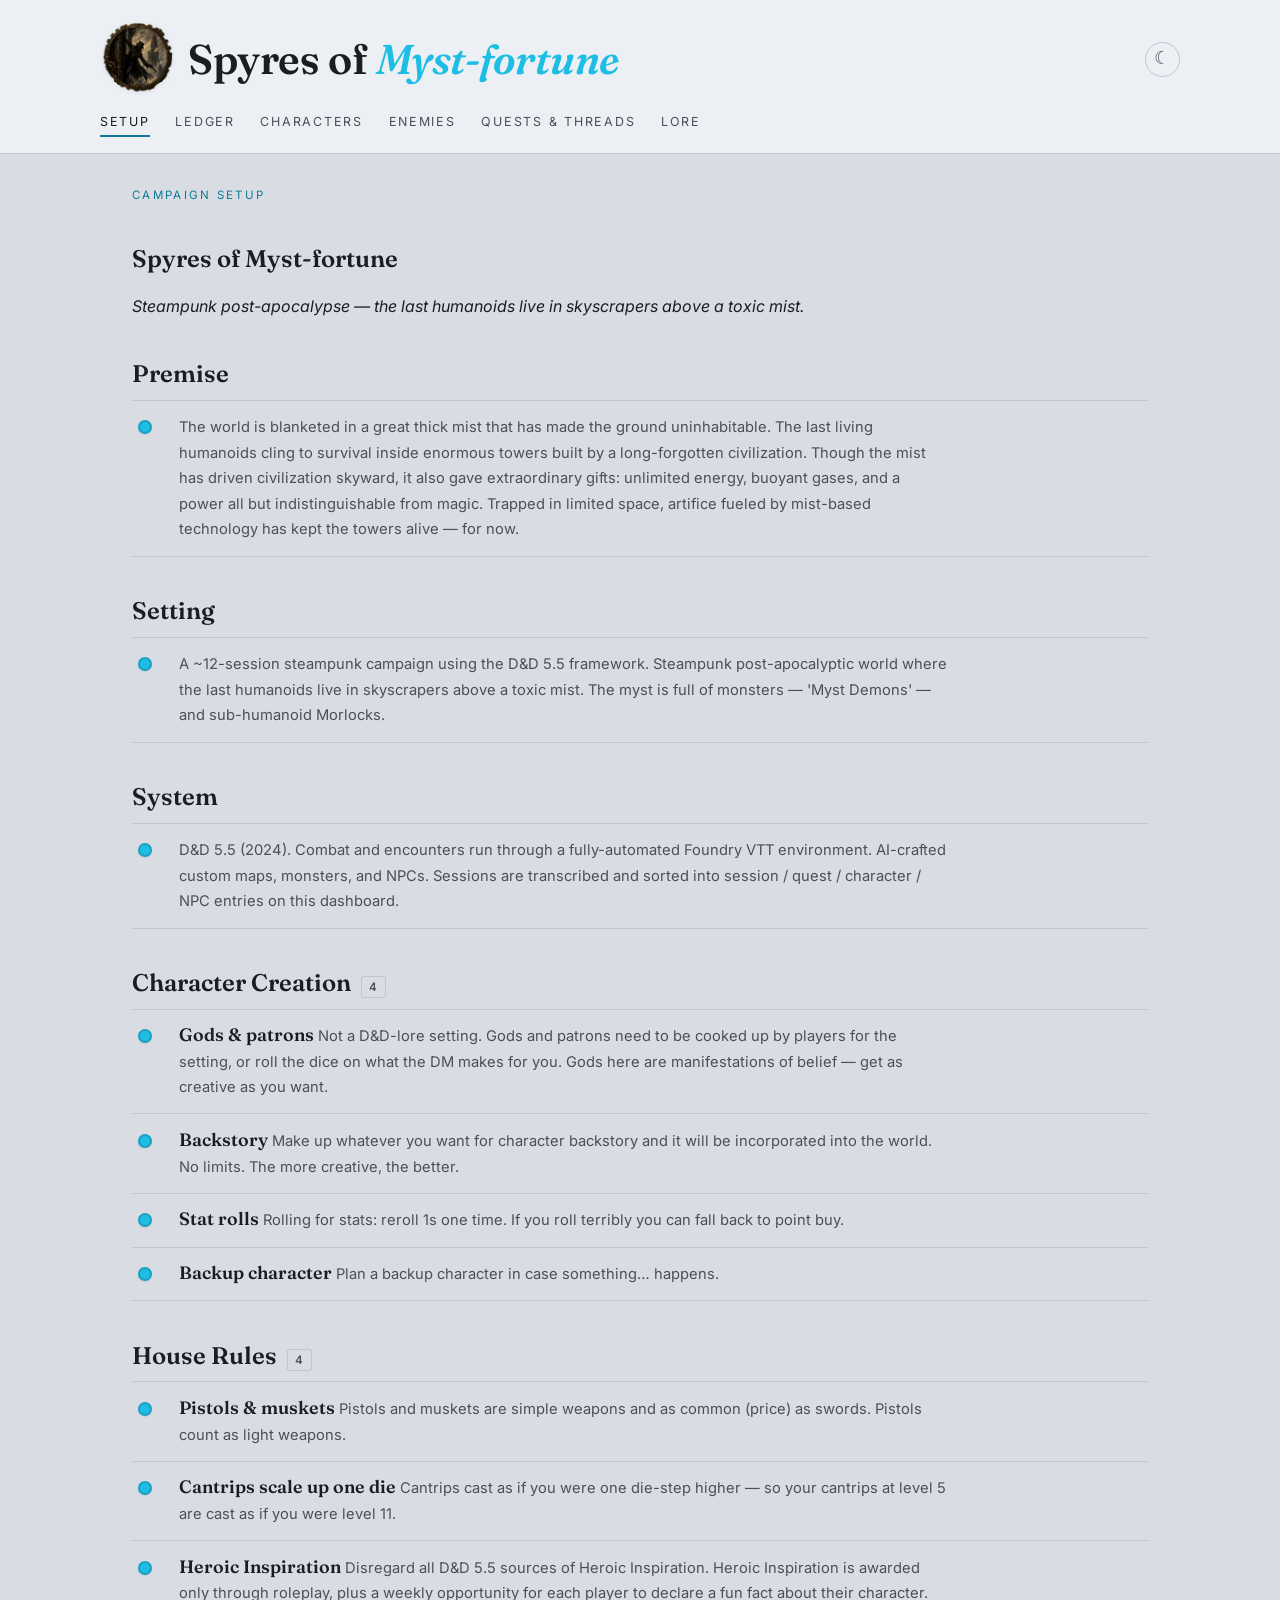
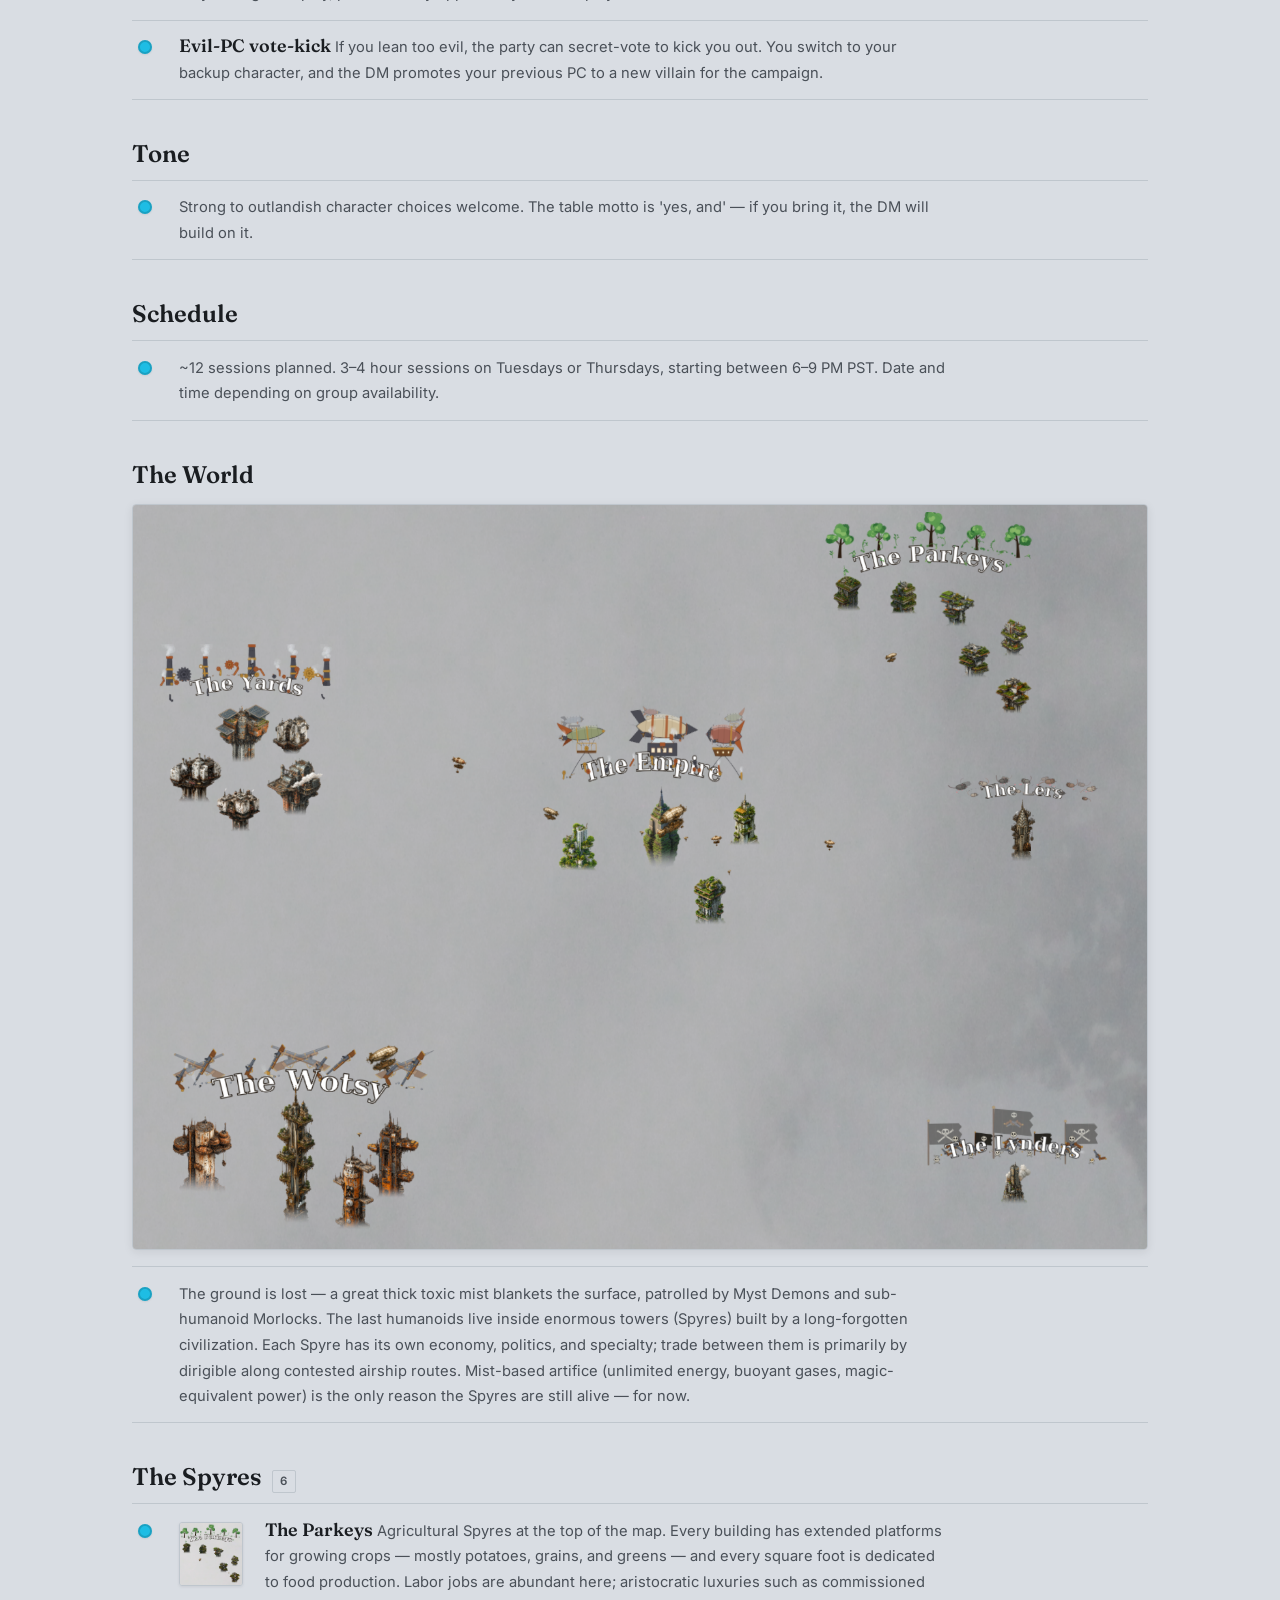
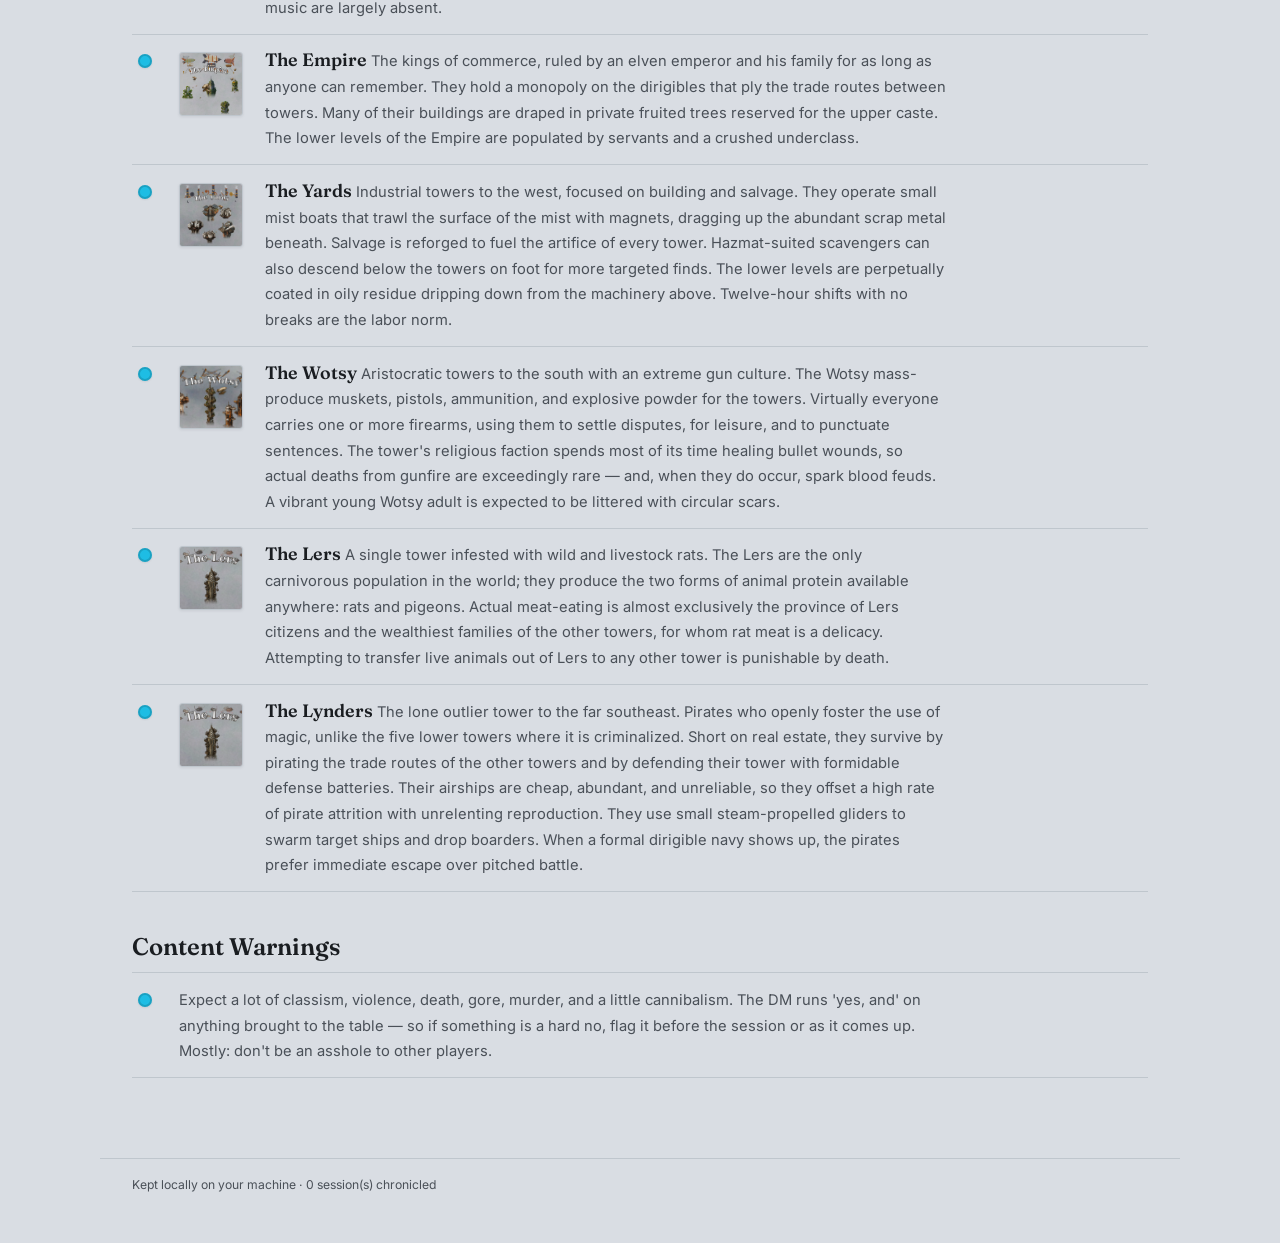
==== index.html @ f3f88b6c "Publish Spyres of Myst-fortune: Setup landing page + empty section placeholders Co-Authored-By: Clau" ====
<!DOCTYPE html>
<html lang="en">
<head>
  <meta charset="utf-8">
  <meta name="viewport" content="width=device-width, initial-scale=1">
  <title>Spyres of Myst-fortune — Setup</title>
  <link rel="preconnect" href="https://fonts.googleapis.com">
  <link rel="preconnect" href="https://fonts.gstatic.com" crossorigin>
  <link href="https://fonts.googleapis.com/css2?family=Fraunces:ital,opsz,wght@0,9..144,400;0,9..144,600;1,9..144,400&family=Inter:wght@400;500;600&display=swap" rel="stylesheet">
  <link rel="stylesheet" href="style.css">
  
  <script>
    (function () {
      try {
        var saved = localStorage.getItem('spyres-theme');
        var prefersDark = window.matchMedia && window.matchMedia('(prefers-color-scheme: dark)').matches;
        if (saved === 'dark' || (!saved && prefersDark)) {
          document.documentElement.setAttribute('data-theme', 'dark');
        }
      } catch (e) { /* localStorage disabled — fall back to light */ }
    })();
  </script>
</head>
<body>
  <header class="masthead">
    <div class="masthead-inner">
      <div class="masthead-top">
        <div class="masthead-brand">
          <a href="index.html" class="masthead-logo-link">
            <img src="images/CampaignIcon.png" alt="Spyres of Myst-fortune logo" class="masthead-logo">
          </a>
          <h1 class="wordmark">Spyres of <span class="flourish">Myst-fortune</span></h1>
        </div>
        <button class="theme-toggle" type="button"
                aria-label="Toggle dark mode" title="Toggle dark mode"
                onclick="spyresToggleTheme()">
          <span id="theme-icon" aria-hidden="true">☾</span>
        </button>
      </div>
      <nav class="ledger-nav">
        <a href="index.html" class="active">Setup</a>
        <a href="ledger.html" class="">Ledger</a>
        <a href="characters.html" class="">Characters</a>
        <a href="enemies.html" class="">Enemies</a>
        <a href="quests.html" class="">Quests &amp; Threads</a>
        <a href="lore.html" class="">Lore</a>
      </nav>
    </div>
  </header>
  <script>
    /* Sync the toggle icon with the current theme on load, then flip on click. */
    (function () {
      var iconFor = function (theme) { return theme === 'dark' ? '☀' : '☾'; };
      var iconEl = document.getElementById('theme-icon');
      if (iconEl) {
        iconEl.textContent = iconFor(document.documentElement.getAttribute('data-theme'));
      }
      window.spyresToggleTheme = function () {
        var cur = document.documentElement.getAttribute('data-theme');
        var next = cur === 'dark' ? 'light' : 'dark';
        if (next === 'dark') {
          document.documentElement.setAttribute('data-theme', 'dark');
        } else {
          document.documentElement.removeAttribute('data-theme');
        }
        try { localStorage.setItem('spyres-theme', next); } catch (e) {}
        if (iconEl) iconEl.textContent = iconFor(next);
      };
    })();
  </script>
  <main>
    
  <div class="eyebrow">Campaign setup</div>

  
    <h1 class="section-head">Spyres of Myst-fortune</h1>
    
      <p><em>Steampunk post-apocalypse — the last humanoids live in skyscrapers above a toxic mist.</em></p>
    

    
      <h2 class="section-head">Premise</h2>
      <div class="ledger">
        <div class="entry">
          <span class="seal active"></span>
          <span><span class="entry-body">The world is blanketed in a great thick mist that has made the ground uninhabitable. The last living humanoids cling to survival inside enormous towers built by a long-forgotten civilization. Though the mist has driven civilization skyward, it also gave extraordinary gifts: unlimited energy, buoyant gases, and a power all but indistinguishable from magic. Trapped in limited space, artifice fueled by mist-based technology has kept the towers alive — for now.</span></span>
        </div>
      </div>
    

    
      <h2 class="section-head">Setting</h2>
      <div class="ledger">
        <div class="entry">
          <span class="seal active"></span>
          <span><span class="entry-body">A ~12-session steampunk campaign using the D&amp;D 5.5 framework. Steampunk post-apocalyptic world where the last humanoids live in skyscrapers above a toxic mist. The myst is full of monsters — &#39;Myst Demons&#39; — and sub-humanoid Morlocks.</span></span>
        </div>
      </div>
    

    
      <h2 class="section-head">System</h2>
      <div class="ledger">
        <div class="entry">
          <span class="seal active"></span>
          <span><span class="entry-body">D&amp;D 5.5 (2024). Combat and encounters run through a fully-automated Foundry VTT environment. AI-crafted custom maps, monsters, and NPCs. Sessions are transcribed and sorted into session / quest / character / NPC entries on this dashboard.</span></span>
        </div>
      </div>
    

    
      <h2 class="section-head">Character Creation
        
          <span class="count">4</span>
        
      </h2>
      <div class="ledger">
        
          
          <div class="entry">
            <span class="seal active"></span>
            <span>
              
                <span class="entry-title">Gods &amp; patrons</span>
                <span class="entry-body">Not a D&amp;D-lore setting. Gods and patrons need to be cooked up by players for the setting, or roll the dice on what the DM makes for you. Gods here are manifestations of belief — get as creative as you want.</span>
              
            </span>
          </div>
          
          <div class="entry">
            <span class="seal active"></span>
            <span>
              
                <span class="entry-title">Backstory</span>
                <span class="entry-body">Make up whatever you want for character backstory and it will be incorporated into the world. No limits. The more creative, the better.</span>
              
            </span>
          </div>
          
          <div class="entry">
            <span class="seal active"></span>
            <span>
              
                <span class="entry-title">Stat rolls</span>
                <span class="entry-body">Rolling for stats: reroll 1s one time. If you roll terribly you can fall back to point buy.</span>
              
            </span>
          </div>
          
          <div class="entry">
            <span class="seal active"></span>
            <span>
              
                <span class="entry-title">Backup character</span>
                <span class="entry-body">Plan a backup character in case something… happens.</span>
              
            </span>
          </div>
          
        
      </div>
    

    
      <h2 class="section-head">House Rules
        
          <span class="count">4</span>
        
      </h2>
      <div class="ledger">
        
          
          <div class="entry">
            <span class="seal active"></span>
            <span>
              
                <span class="entry-title">Pistols &amp; muskets</span>
                <span class="entry-body">Pistols and muskets are simple weapons and as common (price) as swords. Pistols count as light weapons.</span>
              
            </span>
          </div>
          
          <div class="entry">
            <span class="seal active"></span>
            <span>
              
                <span class="entry-title">Cantrips scale up one die</span>
                <span class="entry-body">Cantrips cast as if you were one die-step higher — so your cantrips at level 5 are cast as if you were level 11.</span>
              
            </span>
          </div>
          
          <div class="entry">
            <span class="seal active"></span>
            <span>
              
                <span class="entry-title">Heroic Inspiration</span>
                <span class="entry-body">Disregard all D&amp;D 5.5 sources of Heroic Inspiration. Heroic Inspiration is awarded only through roleplay, plus a weekly opportunity for each player to declare a fun fact about their character.</span>
              
            </span>
          </div>
          
          <div class="entry">
            <span class="seal active"></span>
            <span>
              
                <span class="entry-title">Evil-PC vote-kick</span>
                <span class="entry-body">If you lean too evil, the party can secret-vote to kick you out. You switch to your backup character, and the DM promotes your previous PC to a new villain for the campaign.</span>
              
            </span>
          </div>
          
        
      </div>
    

    
      <h2 class="section-head">Tone</h2>
      <div class="ledger">
        <div class="entry">
          <span class="seal active"></span>
          <span><span class="entry-body">Strong to outlandish character choices welcome. The table motto is &#39;yes, and&#39; — if you bring it, the DM will build on it.</span></span>
        </div>
      </div>
    

    

    
      <h2 class="section-head">Schedule</h2>
      <div class="ledger">
        <div class="entry">
          <span class="seal active"></span>
          <span><span class="entry-body">~12 sessions planned. 3–4 hour sessions on Tuesdays or Thursdays, starting between 6–9 PM PST. Date and time depending on group availability.</span></span>
        </div>
      </div>
    

    
      <h2 class="section-head">The World</h2>
      
      
        <img class="world-map" src="images/World.png?v=1791518564" alt="World map">
      
      <div class="ledger">
        <div class="entry">
          <span class="seal active"></span>
          <span><span class="entry-body">The ground is lost — a great thick toxic mist blankets the surface, patrolled by Myst Demons and sub-humanoid Morlocks. The last humanoids live inside enormous towers (Spyres) built by a long-forgotten civilization. Each Spyre has its own economy, politics, and specialty; trade between them is primarily by dirigible along contested airship routes. Mist-based artifice (unlimited energy, buoyant gases, magic-equivalent power) is the only reason the Spyres are still alive — for now.</span></span>
        </div>
      </div>
    

    
      <h2 class="section-head">The Spyres <span class="count">6</span></h2>
      <div class="ledger">
        
          <div class="entry has-portrait">
            <span class="seal active"></span>
            <span class="portrait-wrap">
  <img class="portrait" src="images/the-parkeys.png?v=1791518313" alt="The Parkeys">
    <img class="portrait-peek" src="images/the-parkeys.png?v=1791518313" alt="" aria-hidden="true">
  
</span>
            <span>
              <span class="entry-title">The Parkeys</span>
              <span class="entry-body">Agricultural Spyres at the top of the map. Every building has extended platforms for growing crops — mostly potatoes, grains, and greens — and every square foot is dedicated to food production. Labor jobs are abundant here; aristocratic luxuries such as commissioned music are largely absent.</span>
            </span>
          </div>
        
          <div class="entry has-portrait">
            <span class="seal active"></span>
            <span class="portrait-wrap">
  <img class="portrait" src="images/the-empire.png?v=1791518306" alt="The Empire">
    <img class="portrait-peek" src="images/the-empire.png?v=1791518306" alt="" aria-hidden="true">
  
</span>
            <span>
              <span class="entry-title">The Empire</span>
              <span class="entry-body">The kings of commerce, ruled by an elven emperor and his family for as long as anyone can remember. They hold a monopoly on the dirigibles that ply the trade routes between towers. Many of their buildings are draped in private fruited trees reserved for the upper caste. The lower levels of the Empire are populated by servants and a crushed underclass.</span>
            </span>
          </div>
        
          <div class="entry has-portrait">
            <span class="seal active"></span>
            <span class="portrait-wrap">
  <img class="portrait" src="images/the-yards.png?v=1791518320" alt="The Yards">
    <img class="portrait-peek" src="images/the-yards.png?v=1791518320" alt="" aria-hidden="true">
  
</span>
            <span>
              <span class="entry-title">The Yards</span>
              <span class="entry-body">Industrial towers to the west, focused on building and salvage. They operate small mist boats that trawl the surface of the mist with magnets, dragging up the abundant scrap metal beneath. Salvage is reforged to fuel the artifice of every tower. Hazmat-suited scavengers can also descend below the towers on foot for more targeted finds. The lower levels are perpetually coated in oily residue dripping down from the machinery above. Twelve-hour shifts with no breaks are the labor norm.</span>
            </span>
          </div>
        
          <div class="entry has-portrait">
            <span class="seal active"></span>
            <span class="portrait-wrap">
  <img class="portrait" src="images/the-wotsy.png?v=1791518330" alt="The Wotsy">
    <img class="portrait-peek" src="images/the-wotsy.png?v=1791518330" alt="" aria-hidden="true">
  
</span>
            <span>
              <span class="entry-title">The Wotsy</span>
              <span class="entry-body">Aristocratic towers to the south with an extreme gun culture. The Wotsy mass-produce muskets, pistols, ammunition, and explosive powder for the towers. Virtually everyone carries one or more firearms, using them to settle disputes, for leisure, and to punctuate sentences. The tower&#39;s religious faction spends most of its time healing bullet wounds, so actual deaths from gunfire are exceedingly rare — and, when they do occur, spark blood feuds. A vibrant young Wotsy adult is expected to be littered with circular scars.</span>
            </span>
          </div>
        
          <div class="entry has-portrait">
            <span class="seal active"></span>
            <span class="portrait-wrap">
  <img class="portrait" src="images/the-lers.png?v=1791518337" alt="The Lers">
    <img class="portrait-peek" src="images/the-lers.png?v=1791518337" alt="" aria-hidden="true">
  
</span>
            <span>
              <span class="entry-title">The Lers</span>
              <span class="entry-body">A single tower infested with wild and livestock rats. The Lers are the only carnivorous population in the world; they produce the two forms of animal protein available anywhere: rats and pigeons. Actual meat-eating is almost exclusively the province of Lers citizens and the wealthiest families of the other towers, for whom rat meat is a delicacy. Attempting to transfer live animals out of Lers to any other tower is punishable by death.</span>
            </span>
          </div>
        
          <div class="entry has-portrait">
            <span class="seal active"></span>
            <span class="portrait-wrap">
  <img class="portrait" src="images/the-lynders.png?v=1791518348" alt="The Lynders">
    <img class="portrait-peek" src="images/the-lynders.png?v=1791518348" alt="" aria-hidden="true">
  
</span>
            <span>
              <span class="entry-title">The Lynders</span>
              <span class="entry-body">The lone outlier tower to the far southeast. Pirates who openly foster the use of magic, unlike the five lower towers where it is criminalized. Short on real estate, they survive by pirating the trade routes of the other towers and by defending their tower with formidable defense batteries. Their airships are cheap, abundant, and unreliable, so they offset a high rate of pirate attrition with unrelenting reproduction. They use small steam-propelled gliders to swarm target ships and drop boarders. When a formal dirigible navy shows up, the pirates prefer immediate escape over pitched battle.</span>
            </span>
          </div>
        
      </div>
    

    
      <h2 class="section-head">Content Warnings</h2>
      <div class="ledger">
        <div class="entry">
          <span class="seal active"></span>
          <span><span class="entry-body">Expect a lot of classism, violence, death, gore, murder, and a little cannibalism. The DM runs &#39;yes, and&#39; on anything brought to the table — so if something is a hard no, flag it before the session or as it comes up. Mostly: don&#39;t be an asshole to other players.</span></span>
        </div>
      </div>
    

    
  

  </main>
  <footer>
    Kept locally on your machine · 0 session(s) chronicled
    
  </footer>
</body>
</html>
---- style.css ----
/* ============================================================
   Spyres of Myst-fortune — three-colour palette
   Brand:      #1EBDE4  (logo cyan)
   Text:       near-black
   Background: cool near-white
   Everything else is a shade of those three (WCAG-safe pairings).
   Type: Fraunces (display, characterful serif) + Inter (data/body)
   ============================================================ */

:root {
  /* -- the three -- */
  --brand:       #1ebde4;   /* logo cyan — accents, active states, borders */
  --brand-deep:  #0f7a94;   /* darker cyan for text/links on light bg      */
  --brand-tint:  #dff1f6;   /* very pale cyan for hover fills on light bg  */
  --ink:         #1a1d21;   /* body text — near-black, slight warmth       */
  --bg:          #d9dde3;   /* page background — slate-tinged cool grey    */

  /* -- disciplined greys derived from the three (needed for hierarchy) -- */
  --ink-soft:    #4a5058;   /* secondary text                              */
  --muted:       #7a808a;   /* tertiary text, timestamps                   */
  --surface:     #ecf0f4;   /* card/panel — clearly lighter than bg        */
  --border:      #bfc6cd;   /* borders / ruling lines — visible on new bg  */
  --shadow:      rgba(26, 29, 33, 0.08);

  /* -- legacy variable names kept so unmigrated rules still work -- */
  --vellum:      var(--bg);
  --vellum-deep: var(--bg);
  --rule:        var(--border);
  --paper-edge:  var(--border);
  --teal:        var(--brand);
  --teal-deep:   var(--brand-deep);
  --gilt:        var(--brand-deep);
  --verdigris:   var(--brand);
  --oxblood:     var(--ink);
}

/* -- dark mode: only the five base tokens flip; every derived rule follows -- */
[data-theme="dark"] {
  --brand:       #1ebde4;   /* logo cyan stays — high contrast on dark too */
  --brand-deep:  #5dd4f0;   /* lighter cyan for text on dark bg            */
  --brand-tint:  rgba(30, 189, 228, 0.14);
  --ink:         #e6e8ec;   /* body text on dark                           */
  --bg:          #16181c;

  --ink-soft:    #a8adb5;
  --muted:       #6e7480;
  --surface:     #1e2126;
  --border:      #2d3138;
  --shadow:      rgba(0, 0, 0, 0.4);
}

* { box-sizing: border-box; }

html { -webkit-text-size-adjust: 100%; }

body {
  margin: 0;
  background: var(--bg);
  color: var(--ink);
  font-family: "Inter", "Segoe UI", system-ui, sans-serif;
  font-size: 16px;
  line-height: 1.6;
}

@media (prefers-reduced-motion: no-preference) {
  a, .entry, .seal { transition: color .15s ease, background .15s ease, transform .15s ease; }
}

/* ---------- masthead ---------- */

.masthead {
  border-bottom: 1px solid var(--border);
  background: var(--surface);
  padding: 1.4rem 2rem 1rem;
}
.masthead-inner { max-width: 1080px; margin: 0 auto; }

.masthead-brand {
  display: flex; align-items: center; gap: 0.9rem;
}
.masthead-logo-link { line-height: 0; }
.masthead-logo {
  height: clamp(3rem, 6.5vw, 4.6rem);
  width: auto;
  display: block;
  /* Small drop shadow to seat the transparent PNG against the parchment. */
  filter: drop-shadow(0 1px 2px var(--shadow));
}

.wordmark {
  font-family: "Fraunces", Georgia, serif;
  font-weight: 600;
  font-size: clamp(1.8rem, 4vw, 2.6rem);
  letter-spacing: -0.01em;
  margin: 0;
  color: var(--ink);
}
.wordmark .flourish { color: var(--brand); font-style: italic; }

/* --- masthead top row: brand on left, theme toggle on right --- */
.masthead-top {
  display: flex;
  align-items: center;
  justify-content: space-between;
  gap: 1rem;
}
.theme-toggle {
  appearance: none;
  border: 1px solid var(--border);
  background: var(--surface);
  color: var(--ink-soft);
  width: 2.2rem;
  height: 2.2rem;
  border-radius: 50%;
  font-size: 1.1rem;
  line-height: 1;
  cursor: pointer;
  display: inline-flex;
  align-items: center;
  justify-content: center;
  transition: color .15s ease, border-color .15s ease, background .15s ease;
}
.theme-toggle:hover {
  color: var(--brand-deep);
  border-color: var(--brand);
  background: var(--brand-tint);
}
.theme-toggle:focus-visible {
  outline: 2px solid var(--brand);
  outline-offset: 2px;
}

nav.ledger-nav {
  display: flex;
  gap: 1.6rem;
  margin-top: 1rem;
  flex-wrap: wrap;
}
nav.ledger-nav a {
  font-size: 0.78rem;
  text-transform: uppercase;
  letter-spacing: 0.14em;
  color: var(--ink-soft);
  text-decoration: none;
  padding-bottom: 3px;
  border-bottom: 2px solid transparent;
}
nav.ledger-nav a:hover,
nav.ledger-nav a.active { color: var(--ink); border-bottom-color: var(--gilt); }

/* ---------- layout ---------- */

main { max-width: 1080px; margin: 0 auto; padding: 2rem; }

.section-head {
  font-family: "Fraunces", Georgia, serif;
  font-size: 1.5rem;
  font-weight: 600;
  margin: 2.2rem 0 0.4rem;
  display: flex;
  align-items: baseline;
  gap: 0.6rem;
}
.section-head:first-child { margin-top: 0; }
.section-head .count {
  font-family: "Inter", sans-serif;
  font-size: 0.72rem;
  letter-spacing: 0.15em;
  color: var(--ink-soft);
  border: 1px solid var(--rule);
  border-radius: 2px;
  padding: 1px 7px;
}
.eyebrow {
  font-size: 0.72rem;
  text-transform: uppercase;
  letter-spacing: 0.2em;
  color: var(--teal-deep);
  margin-bottom: 1.4rem;
}

/* Full-width block image used under the Setup "The World" heading
   and anywhere else a map/establishing-shot sits above body text. */
.world-map {
  display: block;
  width: 100%;
  max-width: 1080px;
  height: auto;
  margin: 0.6rem 0 1rem;
  border: 1px solid var(--rule);
  border-radius: 4px;
  box-shadow: 0 2px 10px rgba(0, 0, 0, 0.08);
}

/* ---------- ledger entries (the signature) ---------- */

.ledger { border-top: 1px solid var(--rule); }

.entry {
  display: grid;
  grid-template-columns: 26px 1fr minmax(110px, 180px);
  gap: 0 0.9rem;
  align-items: start;
  padding: 0.85rem 0.4rem;
  border-bottom: 1px solid var(--rule);
  text-decoration: none;
  color: inherit;
}
a.entry:hover { background: var(--brand-tint); }

.seal {
  width: 14px; height: 14px;
  border-radius: 50%;
  margin-top: 6px;
  box-shadow: inset 0 0 0 2px rgba(0,0,0,0.15), 0 1px 2px var(--shadow);
}
.seal.active, .seal.open      { background: var(--verdigris); }
.seal.completed               { background: var(--gilt); }
.seal.dead, .seal.failed,
.seal.abandoned               { background: var(--oxblood); }
.seal.missing, .seal.retired  { background: var(--ink-soft); }

.entry-title {
  font-family: "Fraunces", Georgia, serif;
  font-size: 1.12rem;
  font-weight: 600;
  line-height: 1.3;
}
.entry-sub { font-size: 0.86rem; color: var(--ink-soft); margin-top: 0.1rem; }
.entry-body { font-size: 0.92rem; margin-top: 0.35rem; color: var(--ink-soft); }

.entry-meta {
  text-align: right;
  font-size: 0.74rem;
  letter-spacing: 0.08em;
  text-transform: uppercase;
  color: var(--ink-soft);
  padding-top: 4px;
  word-wrap: break-word;
  overflow-wrap: break-word;
}
.tally { font-variant-numeric: tabular-nums; }
.tally b { font-family: "Fraunces", serif; font-size: 1.05rem; color: var(--ink); }

/* pill for quest/character status word */
.status-word {
  display: inline-block;
  font-size: 0.68rem;
  letter-spacing: 0.12em;
  text-transform: uppercase;
  padding: 1px 8px;
  border-radius: 2px;
  border: 1px solid var(--rule);
  color: var(--ink-soft);
}
.status-word.completed { color: var(--gilt); border-color: var(--gilt); }
.status-word.dead, .status-word.failed { color: var(--oxblood); border-color: var(--oxblood); }
.status-word.open, .status-word.active { color: var(--verdigris); border-color: var(--verdigris); }

/* per-row cull checkbox + batch "Remove selected" bar */
.cull-check {
  display: inline-flex;
  align-items: center;
  cursor: pointer;
  padding: 2px 4px;
}
.cull-check input { accent-color: var(--oxblood); cursor: pointer; }
.cull-bar {
  display: flex;
  justify-content: flex-end;
  gap: 0.5rem;
  padding: 0.8rem 0.4rem 0;
}
.cull-btn {
  background: transparent;
  border: 1px solid var(--rule);
  border-radius: 2px;
  color: var(--ink-soft);
  font-family: inherit;
  font-size: 0.78rem;
  letter-spacing: 0.08em;
  text-transform: uppercase;
  padding: 4px 12px;
  cursor: pointer;
}
.cull-btn:hover { color: var(--ink); border-color: var(--ink); background: rgba(26, 29, 33, 0.04); }

/* ---------- dashboard cards ---------- */

.grid-3 {
  display: grid;
  grid-template-columns: repeat(auto-fit, minmax(240px, 1fr));
  gap: 1.2rem;
  margin-bottom: 1rem;
}
.card {
  border: 1px solid var(--paper-edge);
  border-top: 3px solid var(--ink);
  background: rgba(255,255,255,0.28);
  padding: 1.1rem 1.2rem;
}
a.card-link {
  display: block;
  color: inherit;
  text-decoration: none;
}
a.card-link:hover {
  background: rgba(28, 153, 184, 0.08);   /* faint teal wash */
  border-top-color: var(--teal-deep);
}
.card h3 {
  margin: 0 0 0.6rem;
  font-family: "Fraunces", serif;
  font-size: 1.1rem;
}
.big-stat {
  font-family: "Fraunces", serif;
  font-size: 2.6rem;
  line-height: 1;
  color: var(--teal-deep);
}
.big-stat small {
  display: block;
  font-family: "Inter", sans-serif;
  font-size: 0.72rem;
  letter-spacing: 0.16em;
  text-transform: uppercase;
  color: var(--ink-soft);
  margin-top: 0.4rem;
}

/* ---------- talk-time bars ---------- */

.talkbar-row {
  display: grid;
  grid-template-columns: 120px 1fr 100px;
  align-items: center;
  column-gap: 0.5rem;
  padding: 0.4rem 0;
}
.talkbar-name { font-weight: 600; font-size: 0.92rem; }
.talkbar-track {
  height: 22px;
  background: rgba(26, 29, 33, 0.05);
  border: 1px solid var(--border);
  position: relative;
  overflow: hidden;
  min-width: 0;
}
.talkbar-fill {
  display: block;
  height: 100%;
  background: repeating-linear-gradient(
    45deg, var(--brand), var(--brand) 6px,
    rgba(30, 189, 228, 0.35) 6px, rgba(30, 189, 228, 0.35) 12px);
}
.talkbar-pct {
  position: absolute;
  right: 6px;
  top: 50%;
  transform: translateY(-50%);
  font-size: 0.72rem;
  font-weight: 700;
  font-variant-numeric: tabular-nums;
  color: var(--ink);
  text-shadow: 0 0 2px rgba(255, 255, 255, 0.9), 0 0 2px rgba(255, 255, 255, 0.9);
  line-height: 1;
  pointer-events: none;
}
.talkbar-val {
  text-align: right;
  font-variant-numeric: tabular-nums;
  font-size: 0.84rem;
  color: var(--ink-soft);
  display: flex;
  flex-direction: column;
  align-items: flex-end;
  line-height: 1.2;
}
.talkbar-val-words { font-size: 0.76rem; opacity: 0.75; }

/* ---------- narrative prose ---------- */

.narrative {
  font-family: "Inter", "Segoe UI", system-ui, sans-serif;   /* match body text */
  font-size: 1rem;
  line-height: 1.7;
  max-width: 68ch;
  color: var(--ink-soft);   /* one shade quieter than headings */
}
.narrative p {
  margin: 0 0 1.1rem;
}

/* ---------- band renown (gigs page) ---------- */

.renown-block { display: flex; align-items: center; gap: 0.85rem; max-width: 24rem; }
.renown-track {
  flex: 1; height: 14px; background: var(--rule); border-radius: 7px;
  overflow: hidden; box-shadow: inset 0 1px 2px rgba(0,0,0,0.08);
}
.renown-fill {
  height: 100%;
  background: linear-gradient(90deg, var(--teal), var(--teal-deep));
  transition: width 0.3s ease;
}
.renown-val { font-family: "Fraunces", Georgia, serif; font-size: 1.1rem; color: var(--ink); white-space: nowrap; }
.renown-val b { font-size: 1.4rem; color: var(--teal-deep); }

/* ---------- best quotes (session page) ---------- */

.quotes-groups { display: flex; flex-direction: column; gap: 1.1rem; margin-bottom: 1.5rem; }
.quote-group { border-left: 3px solid var(--teal-deep); padding: 0.15rem 0 0.15rem 0.9rem; }
.quote-speaker { font-family: "Fraunces", Georgia, serif; font-weight: 600; font-size: 1.05rem; margin-bottom: 0.35rem; }
.quote-list { list-style: none; padding: 0; margin: 0; }
.quote-list li { font-family: "Fraunces", Georgia, serif; font-style: italic; line-height: 1.55; margin: 0.15rem 0; color: var(--ink, inherit); }

/* ---------- character-page collapsible sections ----------
   Fun Facts / Notable Quotes / Kills / Session Notes all reuse
   .dev-list + .dev-entry (see below) for a uniform look. These add-ons
   are just the delete affordance for Notable Quotes and italic body for
   in-character quotes. */

/* Kill entries: give each one the same brand-cyan left rule as the
   Best Quotes speaker blocks on the session page, so kill boundaries
   are obvious even when descriptions span multiple lines. Overrides the
   default .dev-entry p padding-left so the rule sits flush. */
.dev-kill {
  border-left: 3px solid var(--brand-deep);
  padding-left: 0.9rem !important;
  margin: 0.35rem 0 0.55rem !important;
}

.dev-quote {
  display: flex; align-items: baseline; gap: 0.4rem;
  font-style: italic;
}
.dev-quote > span { flex: 1; }
.dev-del-form { display: inline; margin: 0; }
.dev-del {
  background: transparent; border: none; color: var(--ink-soft);
  cursor: pointer; font-size: 1rem; padding: 0 0.3rem; line-height: 1;
  font-family: inherit;
  opacity: 0.4; transition: opacity 0.15s ease, color 0.15s ease;
}
.dev-entry:hover .dev-del { opacity: 1; }
.dev-del:hover { color: var(--oxblood); }
.narrative p:last-child {
  margin-bottom: 0;
}
.narrative p:first-of-type::first-letter {
  font-family: "Fraunces", Georgia, serif;   /* keep the drop-cap serif-decorative */
  font-size: 3.2rem;
  float: left;
  line-height: 0.8;
  padding: 0.1em 0.12em 0 0;
  color: var(--brand);
  font-weight: 600;
}

.dev-list { padding: 0; margin: 0.6rem 0 0; }
/* Section heading (a <summary> when the wrapper is a <details>). Behaves like
   a clickable header with a disclosure triangle. */
.dev-heading {
  cursor: pointer;
  font-size: 0.68rem;
  text-transform: uppercase;
  letter-spacing: 0.14em;
  color: var(--ink-soft);
  margin-bottom: 0.3rem;
  padding: 0.15rem 0;
  outline: none;
  list-style: none;
}
.dev-heading::-webkit-details-marker { display: none; }
.dev-heading::before {
  content: "▸";
  display: inline-block;
  margin-right: 0.4rem;
  font-size: 0.7em;
  color: var(--ink-soft);
  transition: transform 0.15s ease;
}
details[open] > .dev-heading::before {
  transform: rotate(90deg);
  color: var(--teal-deep);
}
details[open] > .dev-heading { color: var(--teal-deep); }
.dev-heading:hover { color: var(--teal-deep); }
.dev-entry {
  border-left: 2px solid var(--rule);
  padding: 0 0 0 0.75rem;
  margin: 0 0 0.25rem;
}
.dev-entry summary {
  cursor: pointer;
  font-size: 0.78rem;
  letter-spacing: 0.06em;
  color: var(--gilt);
  padding: 0.15rem 0;
  outline: none;
  list-style: none;                 /* hide default marker in most browsers */
  display: flex;
  align-items: center;
  gap: 0.4rem;
}
.dev-entry summary::-webkit-details-marker { display: none; }
.dev-entry summary::before {
  content: "▸";
  font-size: 0.72rem;
  color: var(--ink-soft);
  transition: transform 0.15s ease;
  display: inline-block;
}
.dev-entry[open] summary::before {
  transform: rotate(90deg);
  color: var(--teal-deep);
}
.dev-entry[open] summary { color: var(--teal-deep); }
.dev-entry summary:hover { color: var(--teal-deep); }
.dev-entry p {
  font-size: 0.88rem;
  color: var(--ink-soft);
  line-height: 1.55;
  margin: 0.15rem 0 0.55rem;
  padding-left: 1.1rem;
}

/* Count pill used by the shared .dev-heading and each .dev-entry summary. */
.ff-count {
  display: inline-block;
  min-width: 1.2rem;
  padding: 0 0.35rem;
  font-size: 0.62rem;
  color: var(--ink-soft);
  border: 1px solid var(--rule);
  border-radius: 0.6rem;
  text-align: center;
}
/* Stack collapsible sections tightly and give each section a little air. */
.dev-list + .dev-list { margin-top: 0.9rem; }
/* Keep the section-heading count pill aligned inline with the label. */
.dev-heading { display: flex; align-items: center; gap: 0.4rem; }

/* Legacy — session-notes-source label used in a couple older places. Kept
   so existing markup that still emits <span class="ff-src"> stays styled. */
.ff-src {
  margin-left: 0.35rem;
  font-size: 0.68rem;
  color: var(--ink-soft);
  opacity: 0.7;
}

.empty {
  padding: 2rem;
  text-align: center;
  color: var(--ink-soft);
  font-style: italic;
  border: 1px dashed var(--rule);
}

footer {
  max-width: 1080px;
  margin: 3rem auto 2rem;
  padding: 1rem 2rem;
  border-top: 1px solid var(--rule);
  font-size: 0.76rem;
  color: var(--ink-soft);
}

a.plain { color: var(--verdigris); }

/* ---------- spellbook chips ---------- */
.spellbook { margin-top: 0.5rem; display: flex; flex-wrap: wrap; gap: 0.4rem; }
.spell-chip {
  font-size: 0.76rem;
  padding: 2px 9px;
  border: 1px solid var(--verdigris);
  border-radius: 2px;
  color: var(--verdigris);
  background: rgba(58, 107, 95, 0.06);
  letter-spacing: 0.02em;
}
.spell-chip b { color: var(--ink); font-family: "Fraunces", serif; }

/* ---------- chip groups (weapons / spells / damage) ---------- */
.chip-group { margin-top: 0.5rem; display: flex; flex-wrap: wrap; gap: 0.4rem; align-items: center; }
.chip-label {
  font-size: 0.68rem;
  text-transform: uppercase;
  letter-spacing: 0.12em;
  color: var(--ink-soft);
  margin-right: 0.2rem;
}

/* ---------- transcript ---------- */
.transcript-link {
  font-family: "Inter", sans-serif;
  font-size: 0.78rem;
  letter-spacing: 0.08em;
  text-transform: uppercase;
  color: var(--verdigris);
  text-decoration: none;
  border-bottom: 1px solid transparent;
  align-self: center;
}
.transcript-link:hover { border-bottom-color: var(--verdigris); }

.filter-bar {
  display: flex;
  flex-wrap: wrap;
  gap: 0.45rem;
  align-items: center;
  margin: 0.4rem 0 1.2rem;
  padding-bottom: 1rem;
  border-bottom: 1px solid var(--rule);
}
.filter-chip {
  --spk: var(--ink-soft);
  font-family: "Inter", sans-serif;
  font-size: 0.78rem;
  padding: 3px 11px;
  border: 1px solid var(--spk);
  border-radius: 2px;
  background: transparent;
  color: var(--spk);
  cursor: pointer;
  opacity: 0.4;
  transition: opacity .12s ease, background .12s ease;
}
.filter-chip.active { opacity: 1; background: color-mix(in srgb, var(--spk) 10%, transparent); }
.filter-chip:hover { opacity: 0.85; }

.transcript { border-top: 1px solid var(--rule); }
.line {
  display: grid;
  grid-template-columns: 74px 130px 1fr;
  gap: 0 0.9rem;
  padding: 0.5rem 0.3rem;
  border-bottom: 1px solid rgba(200, 185, 143, 0.4);
  align-items: baseline;
}
.line-ts {
  font-variant-numeric: tabular-nums;
  font-size: 0.78rem;
  color: var(--ink-soft);
  opacity: 0.7;
}
.line-speaker {
  --spk: var(--ink);
  font-weight: 600;
  font-size: 0.9rem;
  color: var(--spk);
  white-space: nowrap;
  overflow: hidden;
  text-overflow: ellipsis;
}
.line-text { font-size: 0.95rem; line-height: 1.55; }

@media (max-width: 640px) {
  .line { grid-template-columns: 60px 1fr; }
  .line-speaker { grid-column: 2; font-size: 0.82rem; }
  .line-ts { grid-row: span 2; }
  .line-text { grid-column: 2; }
}

/* ---------- character portraits ---------- */
.portrait-wrap {
  position: relative;
  display: inline-block;
  margin-top: 4px;
  grid-row: span 1;
}
.portrait-placeholder {
  display: inline-block;
  width: 64px;
  height: 64px;
  margin-top: 4px;
  grid-row: span 1;
  /* invisible slot — no border, no hover, just holds the space */
}

/* Visible empty-portrait state — dashed frame with a subtle plus glyph.
   Reuses .portrait sizing so the grid slot stays identical. */
.portrait-empty {
  display: flex;
  align-items: center;
  justify-content: center;
  border-style: dashed;
  border-color: var(--rule);
  background: rgba(26, 29, 33, 0.02);
  color: var(--ink-soft);
  font-family: "Fraunces", serif;
  font-size: 1.8rem;
  line-height: 1;
  user-select: none;
}

/* Click-to-upload overlay covers the whole portrait area. The <label>
   forwards clicks to the hidden file input inside it. */
.portrait-upload { margin: 0; }
.portrait-upload-label {
  position: absolute;
  inset: 0;
  cursor: pointer;
  border-radius: 3px;
}
.portrait-file {
  position: absolute;
  width: 1px;
  height: 1px;
  opacity: 0;
  pointer-events: none;
}
.portrait-wrap:hover .portrait { border-color: var(--brand); }
.portrait-wrap:hover .portrait-empty {
  border-color: var(--brand);
  color: var(--brand-deep);
  background: var(--brand-tint);
}
.portrait {
  width: 64px;
  height: 64px;
  object-fit: cover;
  object-position: center top;
  border-radius: 3px;
  border: 1px solid var(--rule);
  box-shadow: 0 1px 3px var(--shadow);
  display: block;
}
.portrait-peek {
  position: absolute;
  top: 50%;
  left: calc(100% + 12px);
  transform: translateY(-50%);
  max-width: 340px;
  max-height: 440px;
  width: auto;
  height: auto;
  border: 2px solid var(--ink);
  border-radius: 4px;
  box-shadow: 0 12px 32px rgba(0, 0, 0, 0.35);
  background: var(--vellum);
  padding: 6px;
  z-index: 999;
  pointer-events: none;
  opacity: 0;
  visibility: hidden;
  transition: opacity 0.12s ease;
}
.portrait-wrap:hover .portrait-peek,
.portrait-wrap:focus-within .portrait-peek {
  opacity: 1;
  visibility: visible;
}
/* when a portrait is present, widen the seal column area to fit it */
.entry.has-portrait {
  grid-template-columns: 26px 72px 1fr minmax(110px, 180px);
}

/* ============================================================
   Mobile — vertical phone layout
   Collapses the multi-column ledger grid to a stacked flow,
   trims chrome padding, keeps tap targets legible.
   ============================================================ */

@media (max-width: 640px) {
  html { -webkit-text-size-adjust: 100%; }
  body { font-size: 15px; line-height: 1.55; }

  /* ---- outer chrome ---- */
  main { padding: 0.9rem 0.7rem 2rem; }
  .masthead { padding: 0.85rem 0.7rem 0.7rem; }
  footer { padding: 1rem 0.7rem; margin-top: 2rem; font-size: 0.72rem; }

  .campaign-name { letter-spacing: 0.14em; font-size: 0.7rem; }

  nav.ledger-nav { gap: 0.55rem 0.9rem; margin-top: 0.7rem; }
  nav.ledger-nav a { font-size: 0.7rem; letter-spacing: 0.08em; }

  /* ---- section headings ---- */
  .section-head {
    font-size: 1.18rem;
    margin: 1.4rem 0 0.35rem;
    flex-wrap: wrap;
    gap: 0.4rem;
  }
  .section-head .count { font-size: 0.66rem; padding: 1px 6px; }
  .eyebrow { font-size: 0.66rem; margin-bottom: 0.9rem; letter-spacing: 0.16em; }

  /* ---- ledger rows (no portrait): seal | content over meta ----
     Explicit placement for all 3 direct children so nothing auto-collides. */
  .entry {
    grid-template-columns: 16px 1fr;
    gap: 0.15rem 0.55rem;
    padding: 0.7rem 0.15rem;
  }
  .entry > *:nth-child(1) { grid-column: 1; grid-row: 1; }
  .entry > *:nth-child(2) { grid-column: 2; grid-row: 1; min-width: 0; }
  .entry > *:nth-child(3) {  /* meta */
    grid-column: 2; grid-row: 2;
    text-align: left;
    padding-top: 0.45rem;
    margin-top: 0.45rem;
    border-top: 1px dotted var(--rule);
    font-size: 0.7rem;
  }
  .entry-title { font-size: 1rem; line-height: 1.3; }
  .entry-body { font-size: 0.88rem; }
  .entry-sub { font-size: 0.82rem; }
  .seal { width: 11px; height: 11px; margin-top: 5px; }

  /* ---- ledger rows (with portrait): seal + portrait + content, meta full-width below ---- */
  .entry.has-portrait {
    grid-template-columns: 16px 52px 1fr;
    grid-template-rows: auto auto;
    row-gap: 0.5rem;
    column-gap: 0.55rem;
  }
  .entry.has-portrait > *:nth-child(1) { grid-column: 1; grid-row: 1; }  /* seal */
  .entry.has-portrait > *:nth-child(2) { grid-column: 2; grid-row: 1; align-self: start; }  /* portrait */
  .entry.has-portrait > *:nth-child(3) { grid-column: 3; grid-row: 1; min-width: 0; }  /* content */
  .entry.has-portrait > *:nth-child(4) {  /* meta */
    grid-column: 1 / -1; grid-row: 2;
    text-align: left;
    padding-top: 0.55rem;
    border-top: 1px dotted var(--rule);
    font-size: 0.7rem;
  }
  .portrait, .portrait-empty, .portrait-placeholder {
    width: 52px; height: 52px;
  }
  .portrait-empty { font-size: 1.5rem; }

  /* Stat tally block: a bit tighter and tabular-numeric */
  .entry-meta.tally { line-height: 1.6; }
  .entry-meta.tally b { font-size: 0.92rem; }

  /* Chip groups: tighter gaps, smaller chips */
  .chip-group { gap: 0.3rem; margin-top: 0.4rem; }
  .spell-chip { font-size: 0.72rem; padding: 2px 7px; }

  /* Fun-facts + dev-list: reduce indentation so they don't crowd narrow rows */
  .dev-list { margin-top: 0.4rem; }
  .dev-entry p { padding-left: 0.6rem; font-size: 0.82rem; }
  .ff-list { padding-left: 1rem; font-size: 0.82rem; }
  .fun-facts { padding-left: 0.55rem; }

  /* ---- dashboard cards ---- */
  .grid-3 {
    gap: 0.7rem;
    grid-template-columns: repeat(auto-fit, minmax(140px, 1fr));
  }
  .big-stat { font-size: 1.9rem; }
  .big-stat small { font-size: 0.62rem; letter-spacing: 0.12em; margin-top: 0.3rem; }
  .card { padding: 0.8rem 0.9rem; }

  /* ---- talk-time bars ---- */
  .talkbar-row {
    grid-template-columns: 1fr auto;
    gap: 0.2rem 0.5rem;
    padding: 0.35rem 0;
  }
  .talkbar-name { grid-column: 1 / -1; font-size: 0.86rem; }
  .talkbar-track { grid-column: 1; height: 16px; }
  .talkbar-val { grid-column: 2; font-size: 0.74rem; }

  /* ---- loose-ends batch UI ---- */
  .cull-bar { flex-wrap: wrap; gap: 0.4rem; padding-top: 0.6rem; }
  .cull-btn { padding: 8px 14px; font-size: 0.74rem; }
  .cull-check { padding: 6px; }
  .cull-check input { transform: scale(1.15); }

  /* ---- narrative: kill the giant drop-cap ---- */
  .narrative { font-size: 0.98rem; line-height: 1.62; }
  .narrative p:first-of-type::first-letter { font-size: 2rem; padding: 0.05em 0.1em 0 0; }

  /* ---- transcript filter chips ---- */
  .filter-chip { padding: 5px 11px; font-size: 0.74rem; }
}

/* Touch devices: hover-only portrait peek can't be triggered, so hide it
   entirely instead of leaving invisible boxes in the DOM flow. */
@media (hover: none) {
  .portrait-peek { display: none; }
}
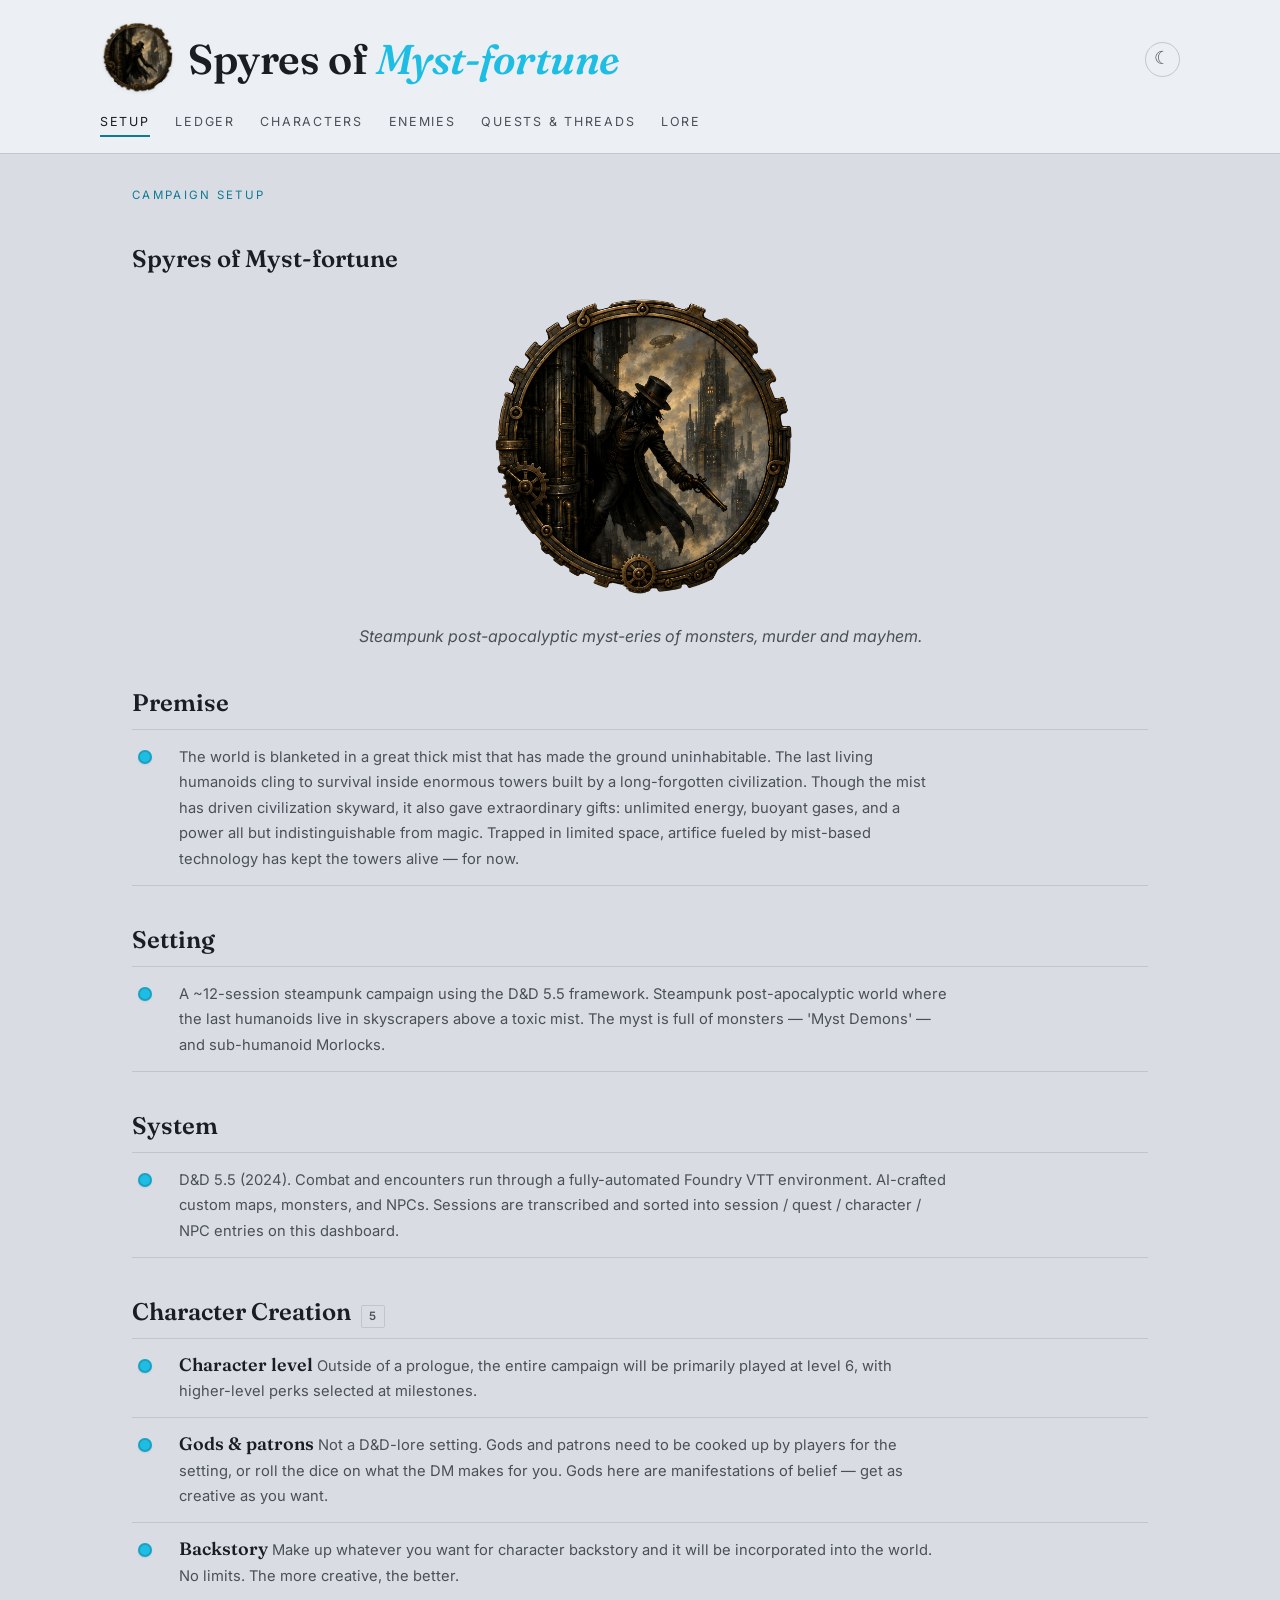
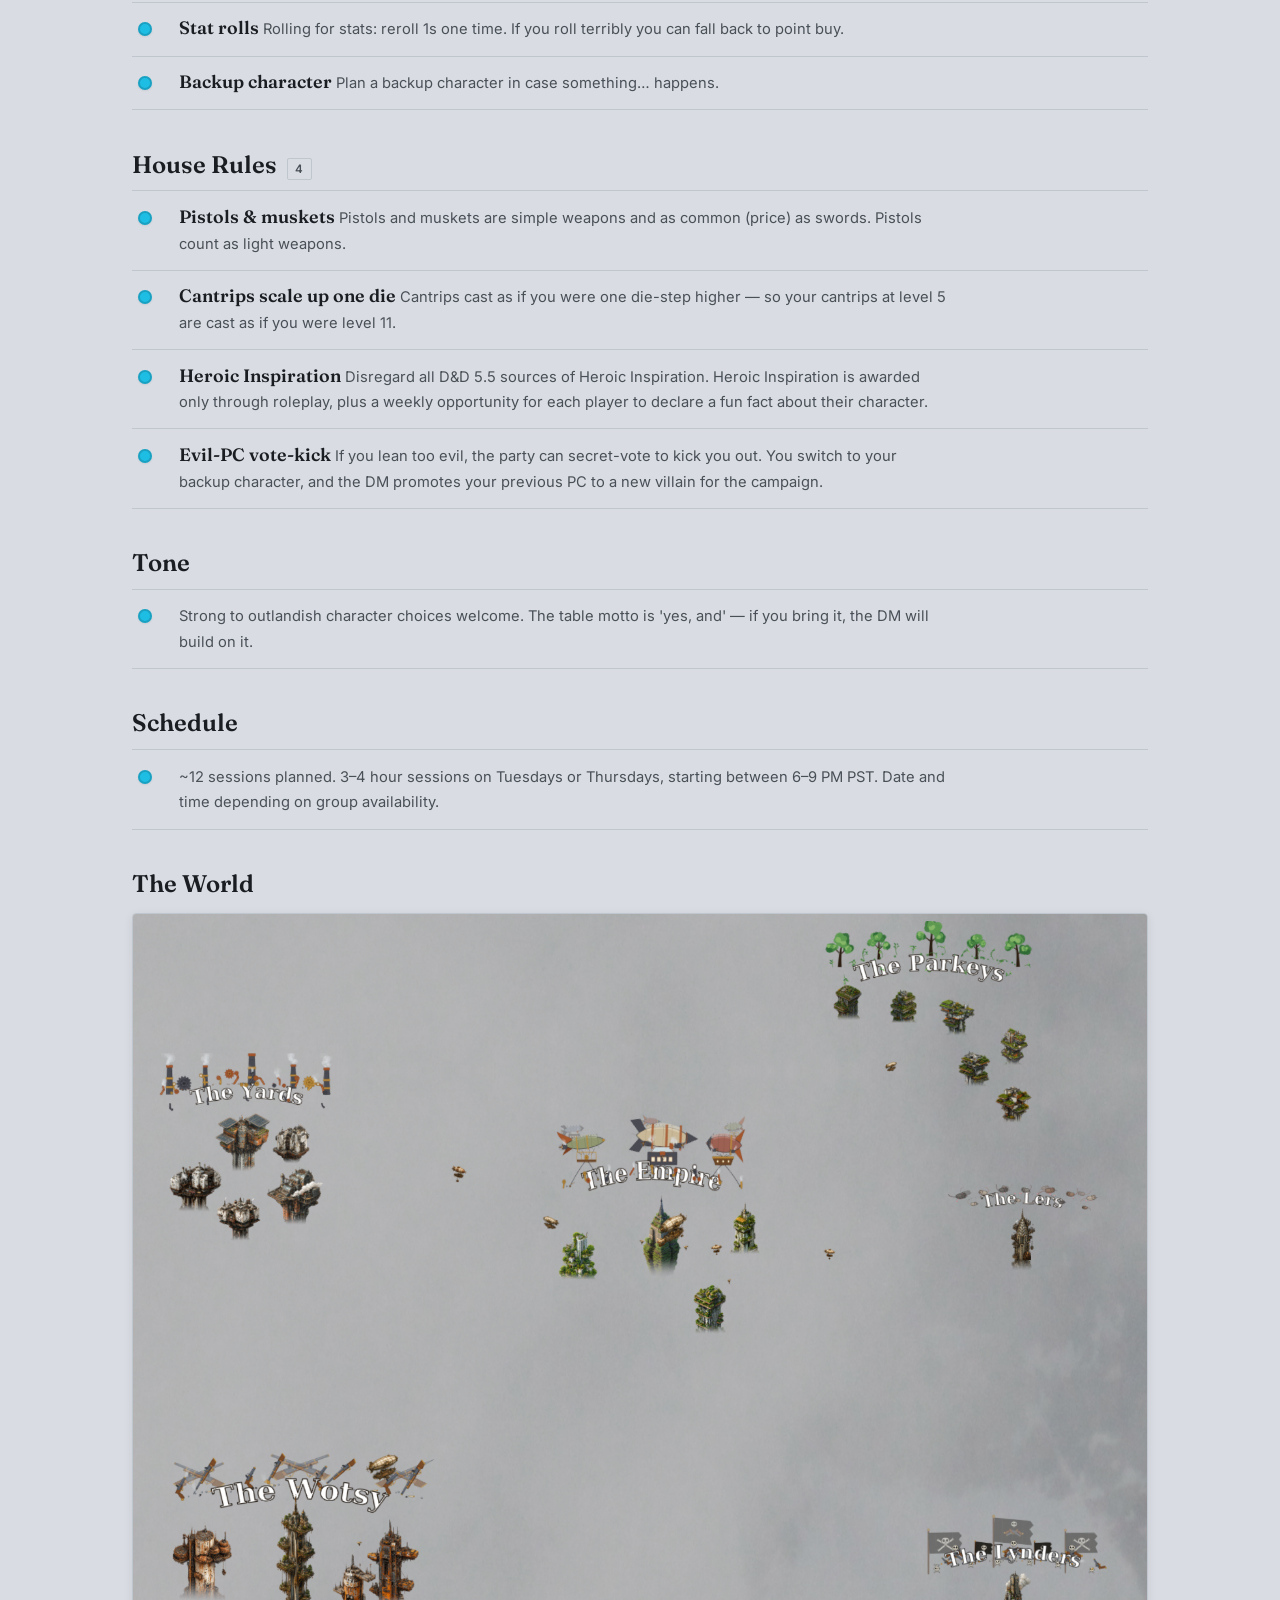
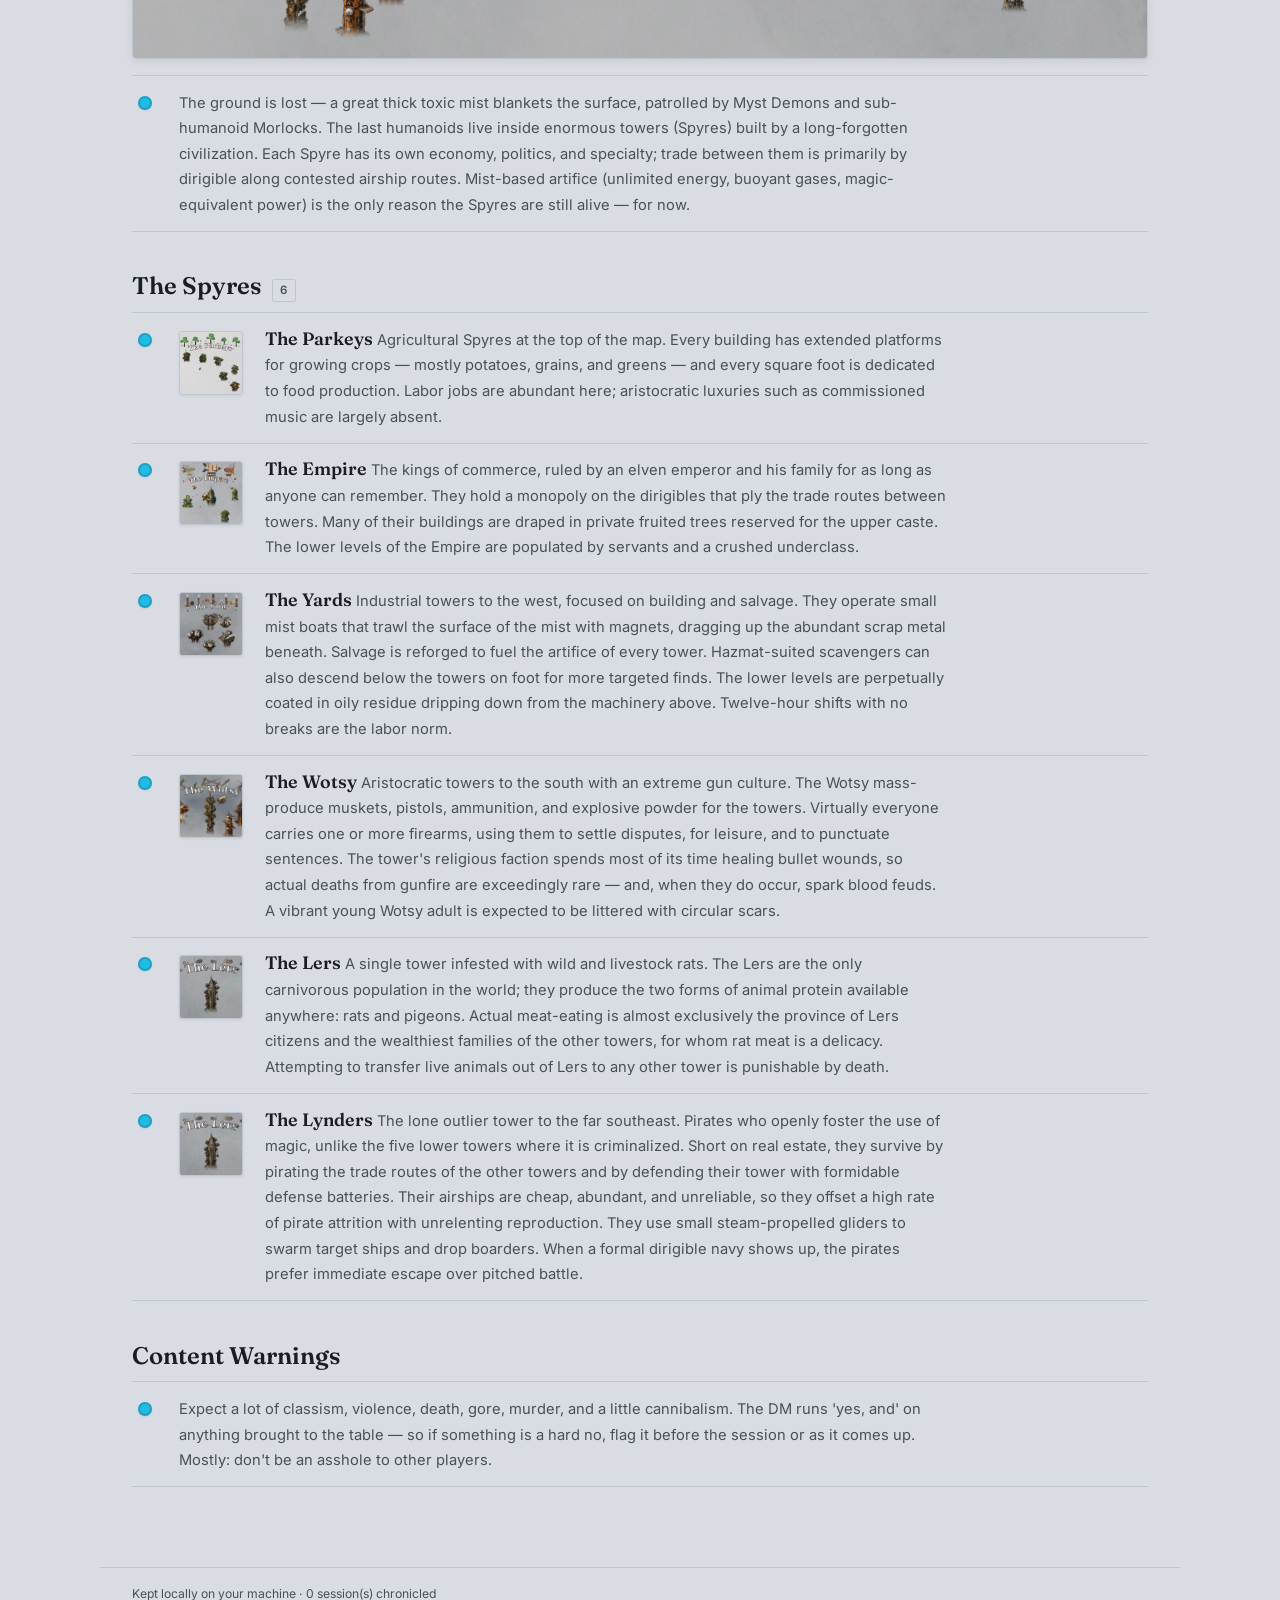
==== commit c5c5dbf7: "Setup: hero icon between title and tagline; refined tagline Co-Authored-By: Claude Opus 4.7 (1M cont" ====
--- a/index.html
+++ b/index.html
@@ -75,7 +75,11 @@
   
     <h1 class="section-head">Spyres of Myst-fortune</h1>
     
-      <p><em>Steampunk post-apocalypse — the last humanoids live in skyscrapers above a toxic mist.</em></p>
+    
+      <img class="campaign-icon" src="images/CampaignIcon.png?v=1786273878" alt="Spyres of Myst-fortune icon">
+    
+    
+      <p class="tagline"><em>Steampunk post-apocalyptic myst-eries of monsters, murder and mayhem.</em></p>
     
 
     
@@ -111,11 +115,21 @@
     
       <h2 class="section-head">Character Creation
         
-          <span class="count">4</span>
+          <span class="count">5</span>
         
       </h2>
       <div class="ledger">
         
+          
+          <div class="entry">
+            <span class="seal active"></span>
+            <span>
+              
+                <span class="entry-title">Character level</span>
+                <span class="entry-body">Outside of a prologue, the entire campaign will be primarily played at level 6, with higher-level perks selected at milestones.</span>
+              
+            </span>
+          </div>
           
           <div class="entry">
             <span class="seal active"></span>
--- a/style.css
+++ b/style.css
@@ -190,6 +190,23 @@
   border: 1px solid var(--rule);
   border-radius: 4px;
   box-shadow: 0 2px 10px rgba(0, 0, 0, 0.08);
+}
+
+/* Hero icon shown between the Setup title and tagline. Smaller and centered
+   so it reads as a crest rather than a banner. */
+.campaign-icon {
+  display: block;
+  max-width: 320px;
+  width: 60%;
+  height: auto;
+  margin: 1rem auto 0.6rem;
+  border-radius: 6px;
+}
+
+.tagline {
+  text-align: center;
+  color: var(--ink-soft);
+  margin: 0.2rem 0 1.4rem;
 }
 
 /* ---------- ledger entries (the signature) ---------- */
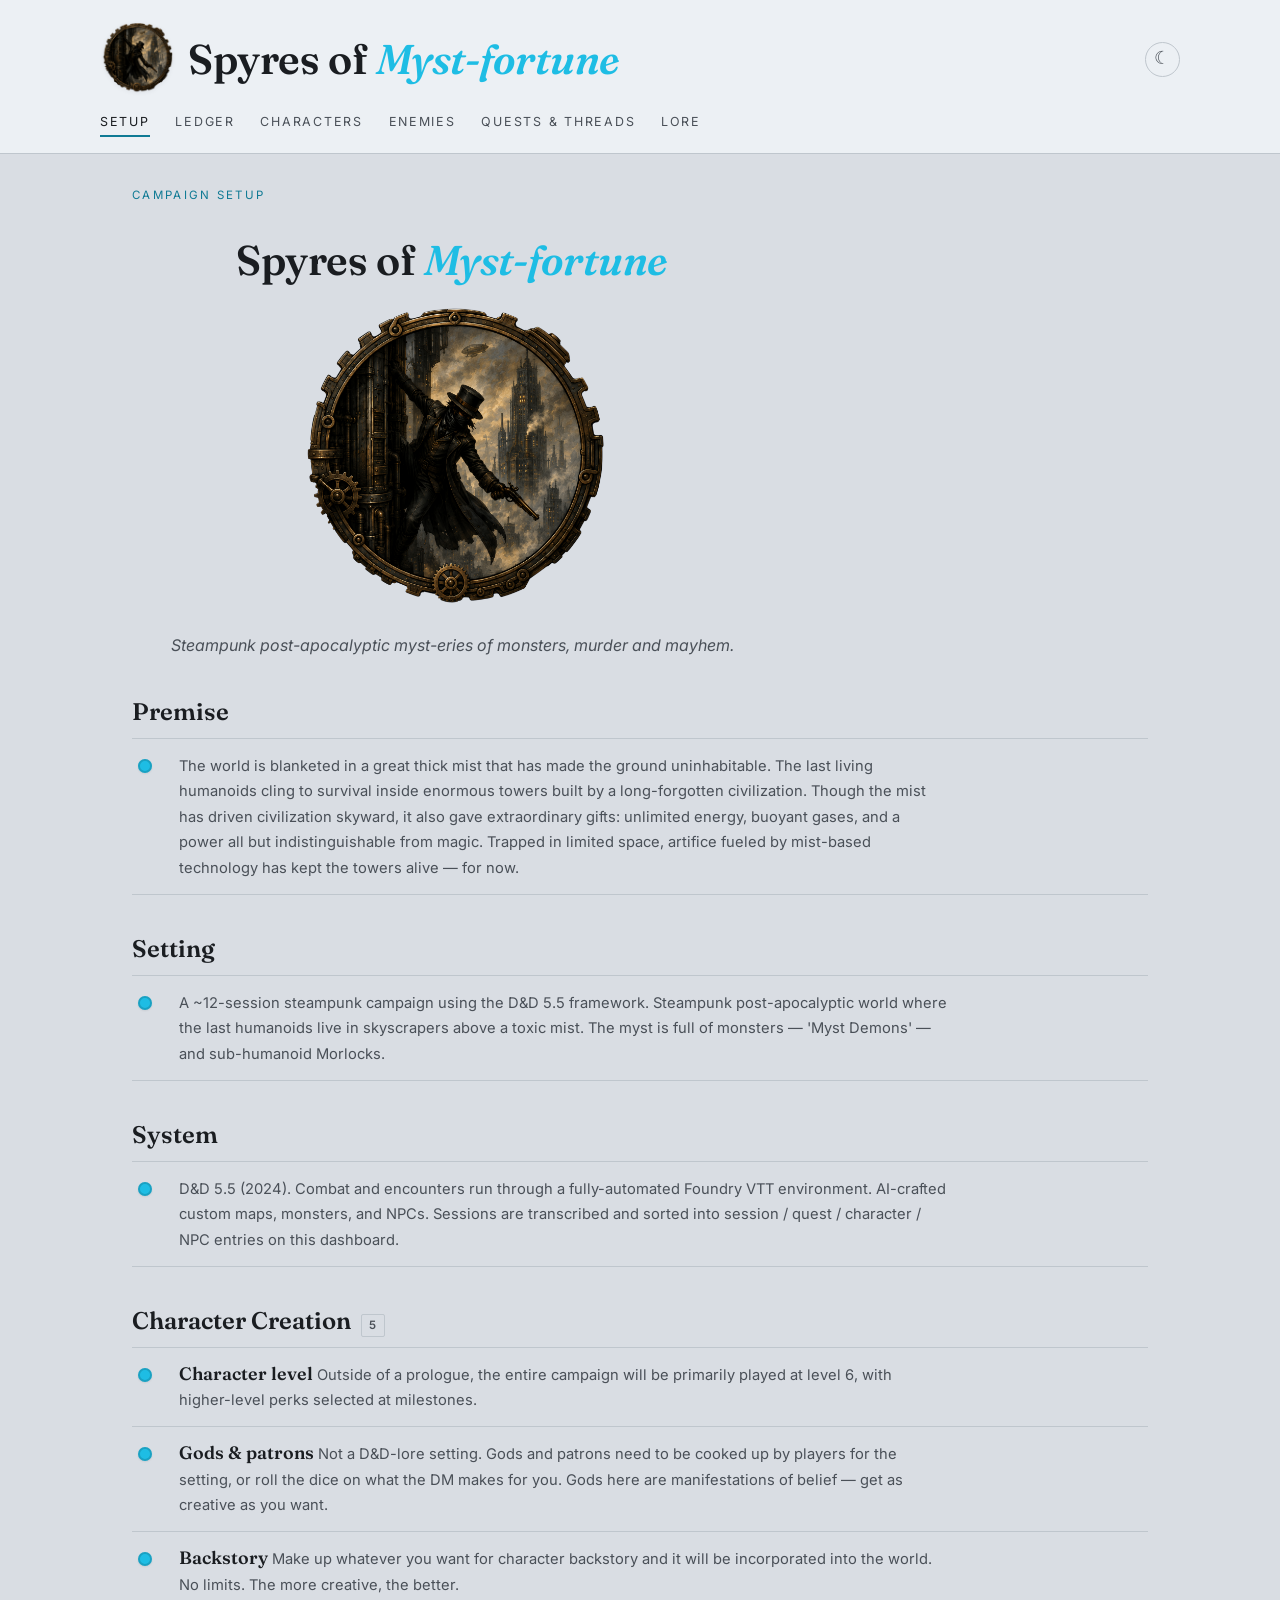
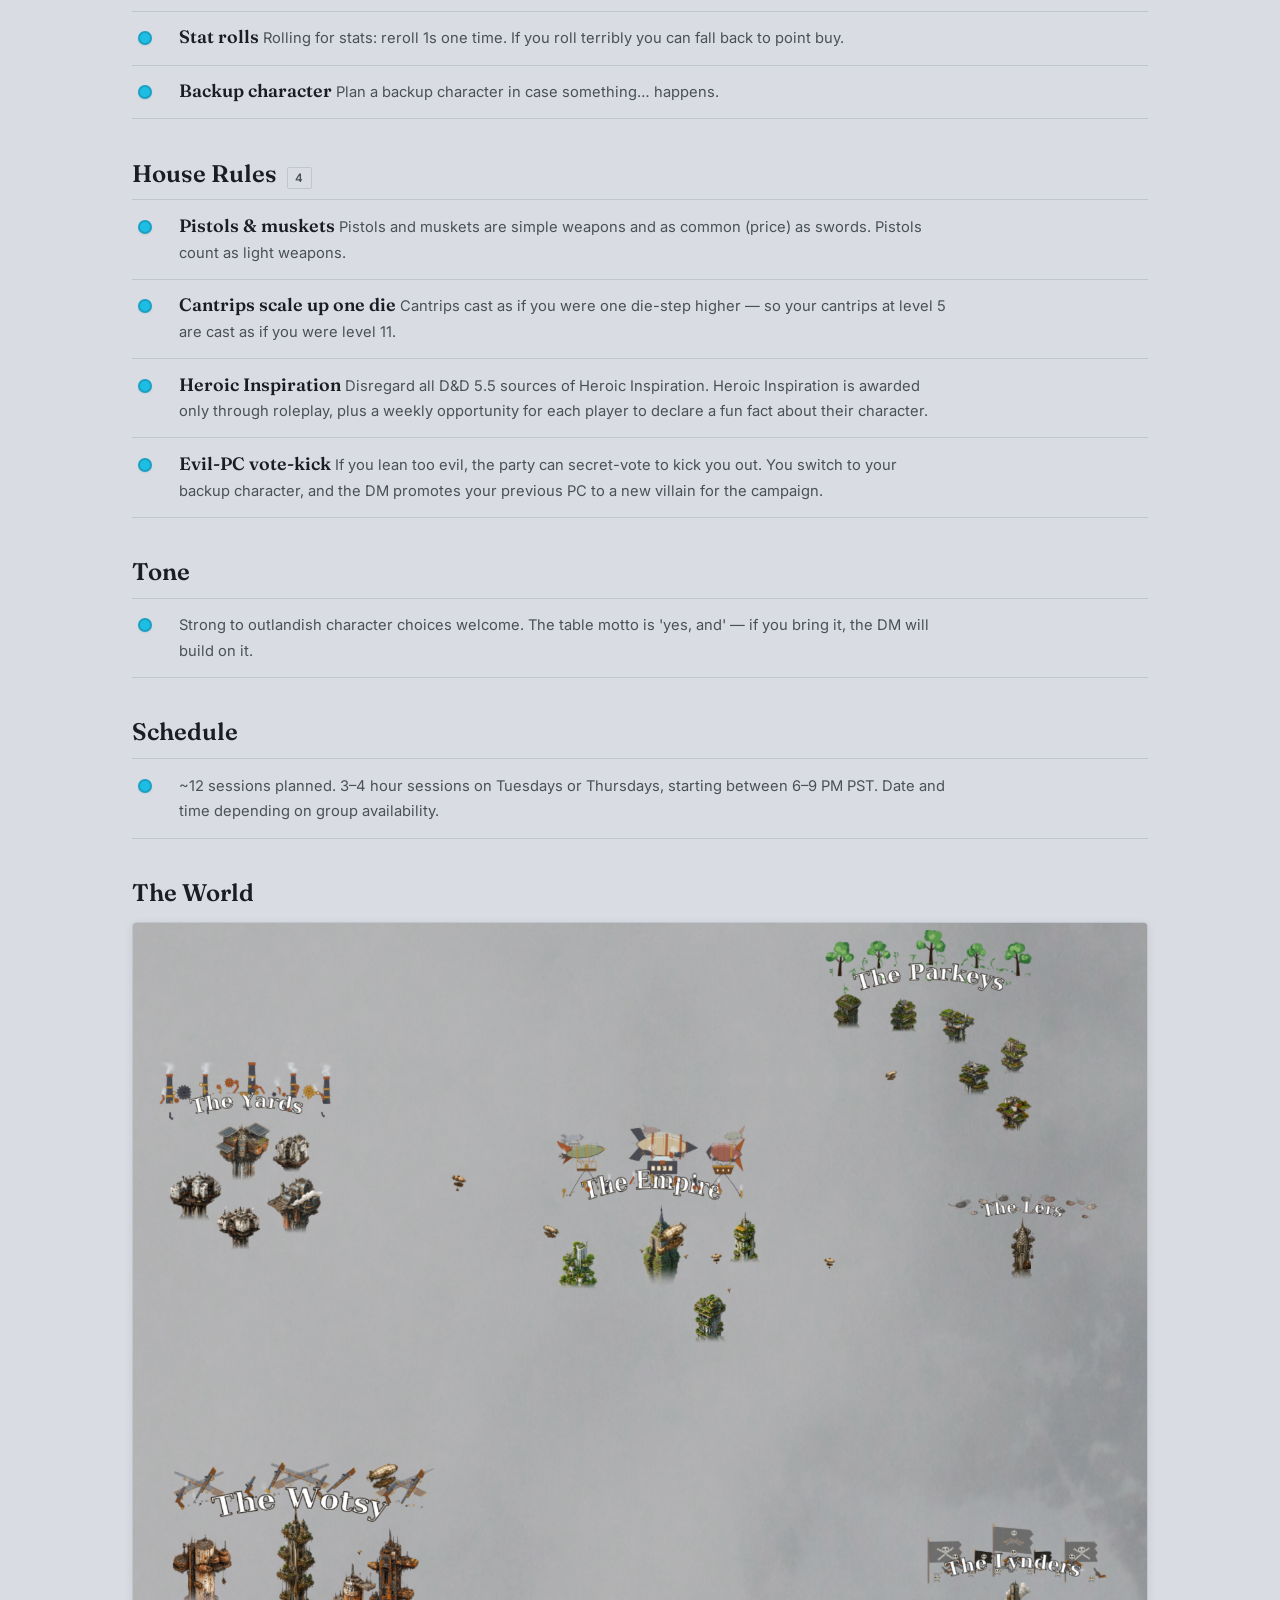
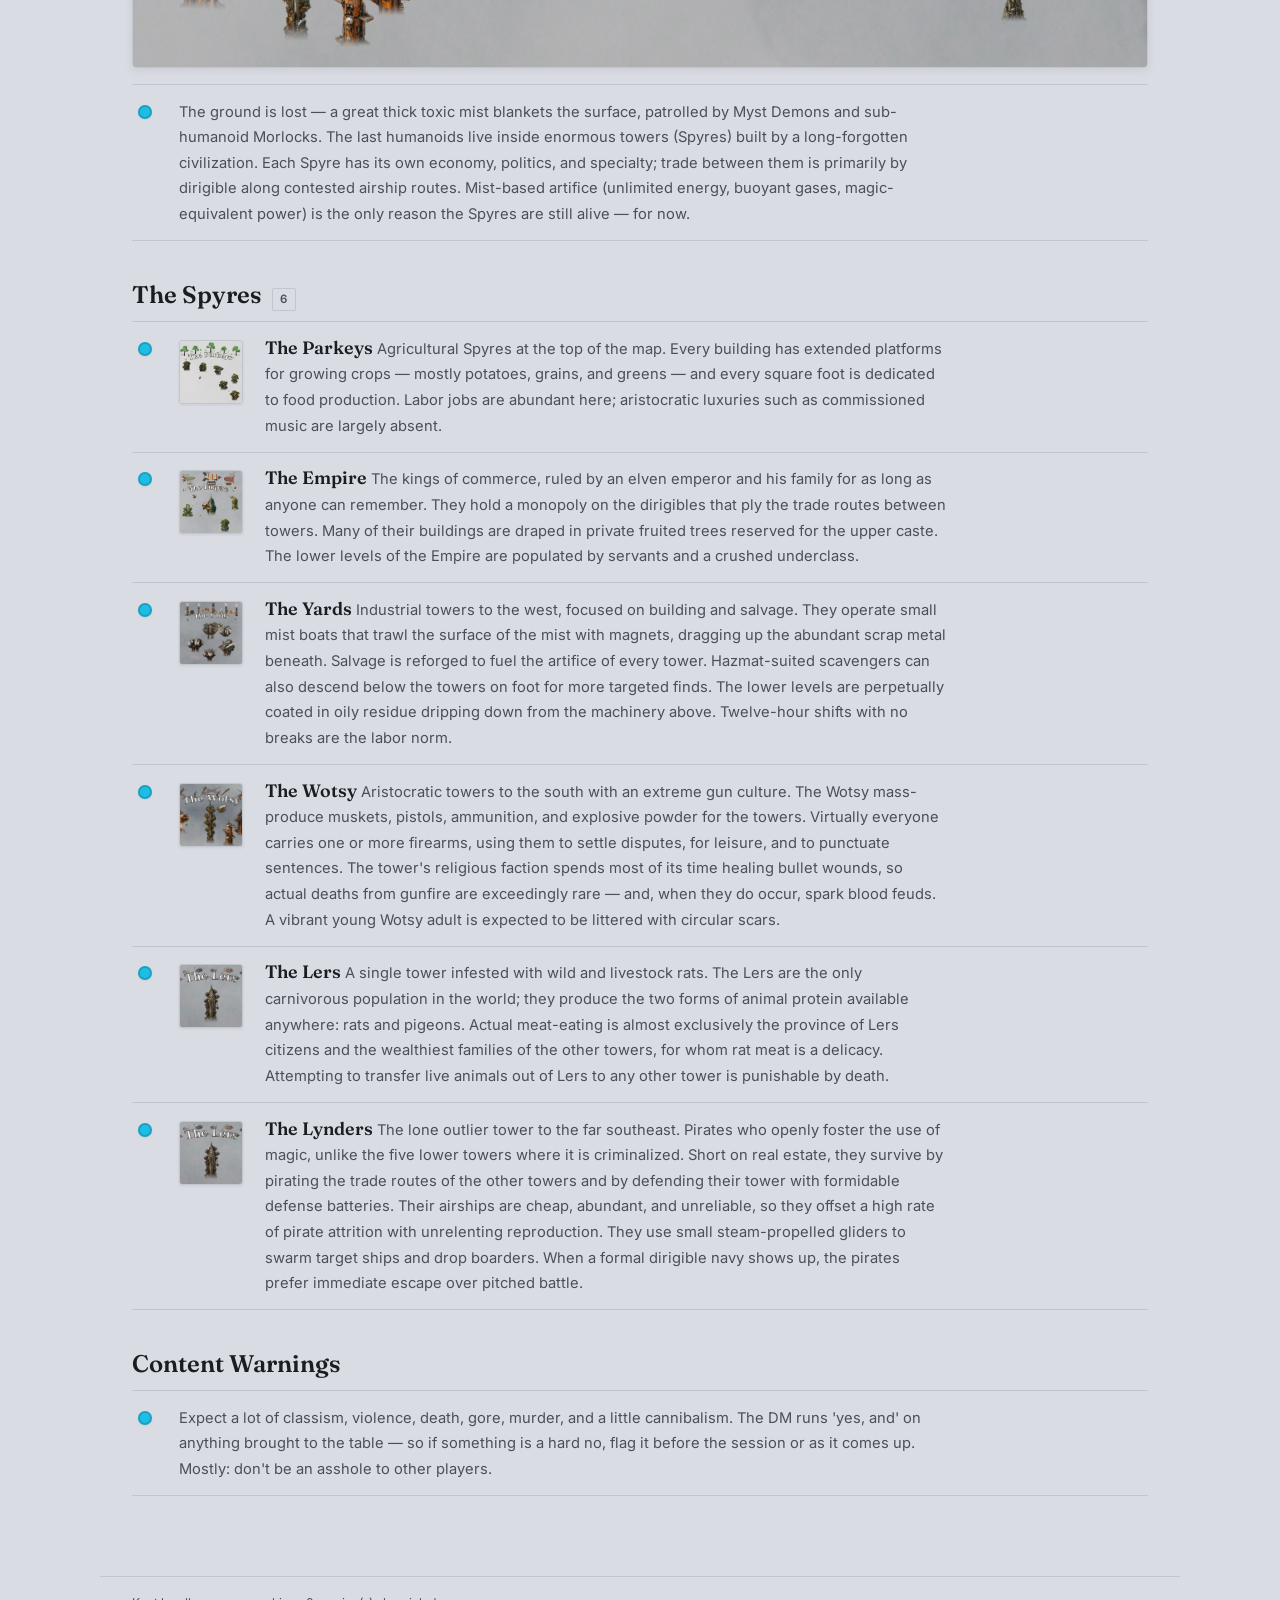
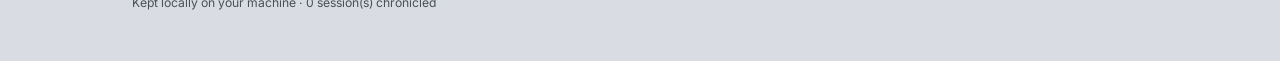
==== commit d81a832a: "Setup: hero block (title/icon/tagline) left-anchored, flourish-styled title Co-Authored-By: Claude O" ====
--- a/index.html
+++ b/index.html
@@ -73,14 +73,20 @@
   <div class="eyebrow">Campaign setup</div>
 
   
-    <h1 class="section-head">Spyres of Myst-fortune</h1>
-    
-    
-      <img class="campaign-icon" src="images/CampaignIcon.png?v=1786273878" alt="Spyres of Myst-fortune icon">
-    
-    
-      <p class="tagline"><em>Steampunk post-apocalyptic myst-eries of monsters, murder and mayhem.</em></p>
-    
+    <div class="setup-hero">
+      
+      
+        
+        <h1 class="setup-title">Spyres of <span class="flourish">Myst-fortune</span></h1>
+      
+      
+      
+        <img class="campaign-icon" src="images/CampaignIcon.png?v=1786273878" alt="Spyres of Myst-fortune icon">
+      
+      
+        <p class="tagline"><em>Steampunk post-apocalyptic myst-eries of monsters, murder and mayhem.</em></p>
+      
+    </div>
 
     
       <h2 class="section-head">Premise</h2>
--- a/style.css
+++ b/style.css
@@ -192,14 +192,34 @@
   box-shadow: 0 2px 10px rgba(0, 0, 0, 0.08);
 }
 
-/* Hero icon shown between the Setup title and tagline. Smaller and centered
-   so it reads as a crest rather than a banner. */
+/* Setup landing page: centered title / icon / tagline stack that echoes
+   the masthead wordmark. The three elements share a tighter column so
+   they visually center without hugging the full 1080px page width. */
+.setup-hero {
+  max-width: 640px;
+  /* Left-align the hero block within main's content column so any excess
+     space falls on the right side instead of being split evenly. */
+  margin: 0 auto 0 0;
+}
+.setup-title {
+  display: block;
+  text-align: center;
+  font-family: "Fraunces", Georgia, serif;
+  font-weight: 600;
+  font-size: clamp(1.8rem, 4vw, 2.6rem);
+  letter-spacing: -0.01em;
+  margin: 0 auto 0.6rem;
+  color: var(--ink);
+}
+.setup-title .flourish { color: var(--brand); font-style: italic; }
+
+/* Hero icon between title and tagline — centered crest, not a banner. */
 .campaign-icon {
   display: block;
   max-width: 320px;
   width: 60%;
   height: auto;
-  margin: 1rem auto 0.6rem;
+  margin: 0.4rem auto 0.6rem;
   border-radius: 6px;
 }
 
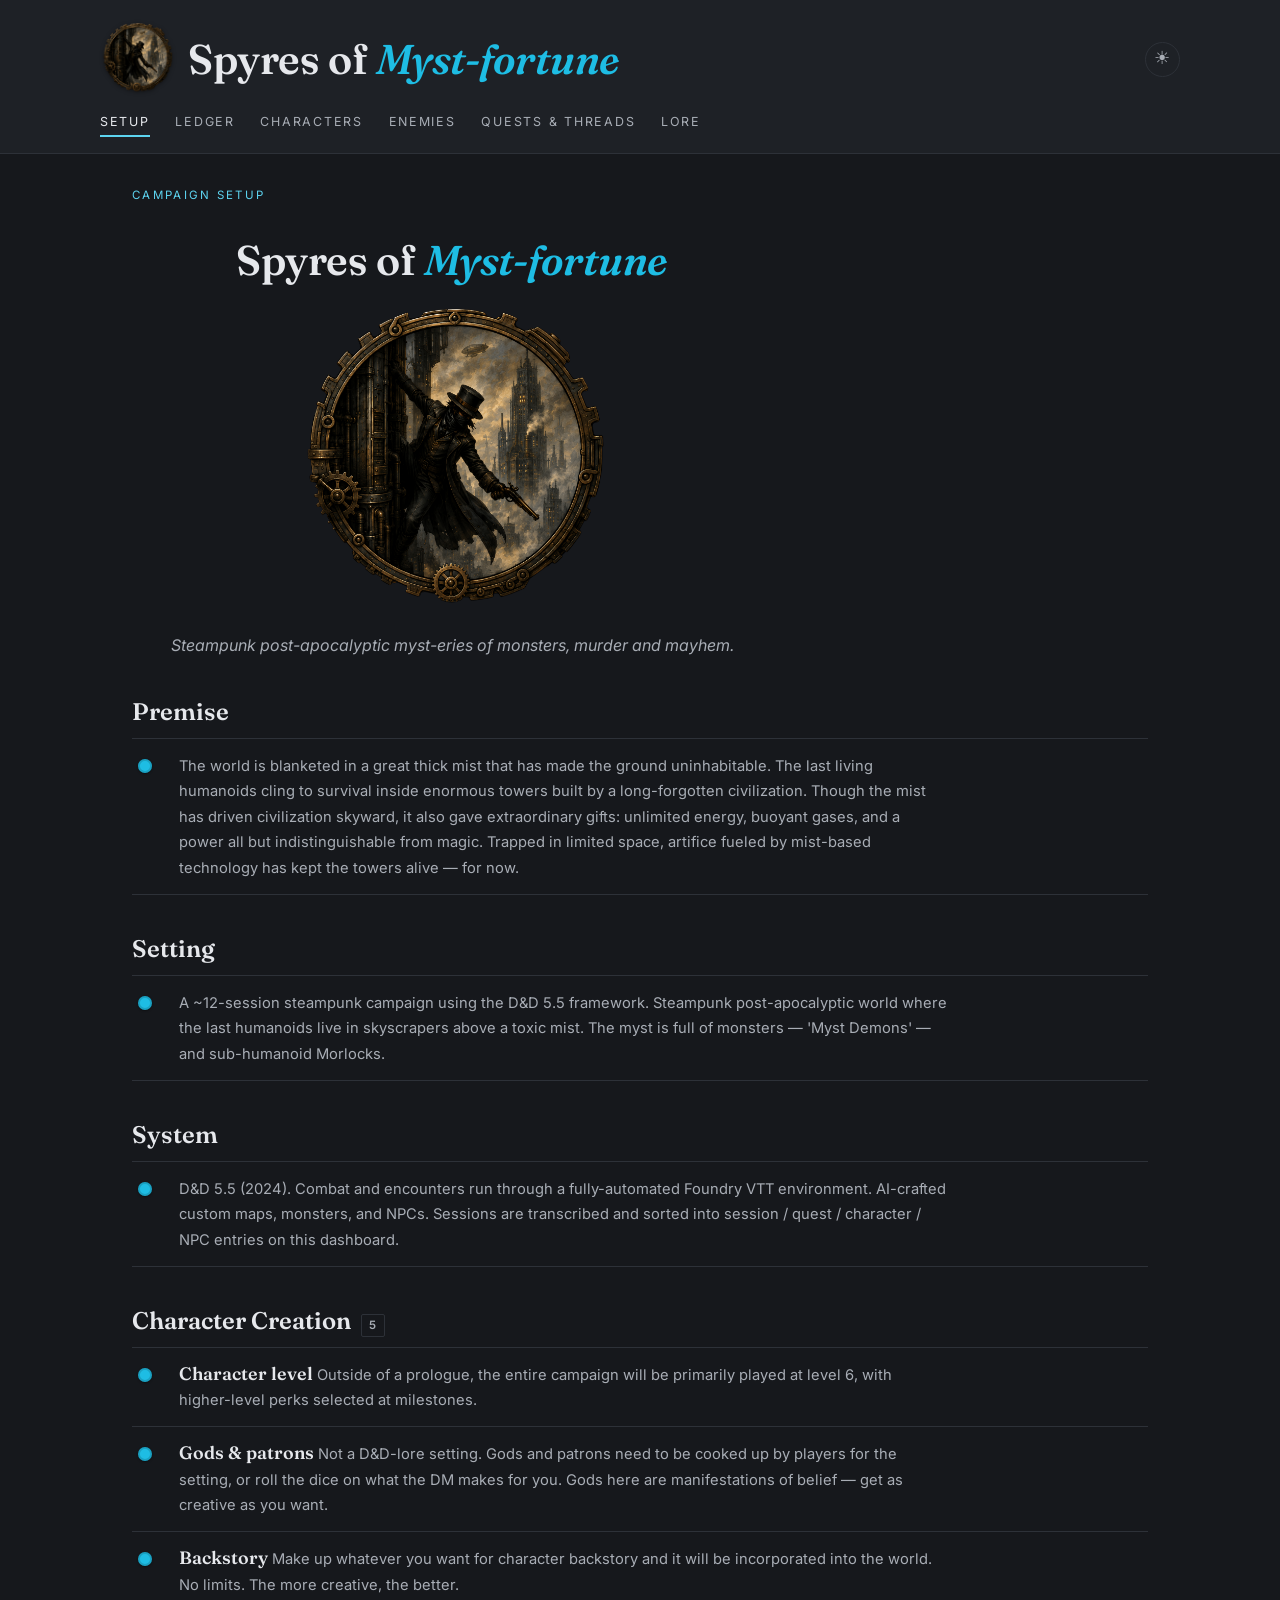
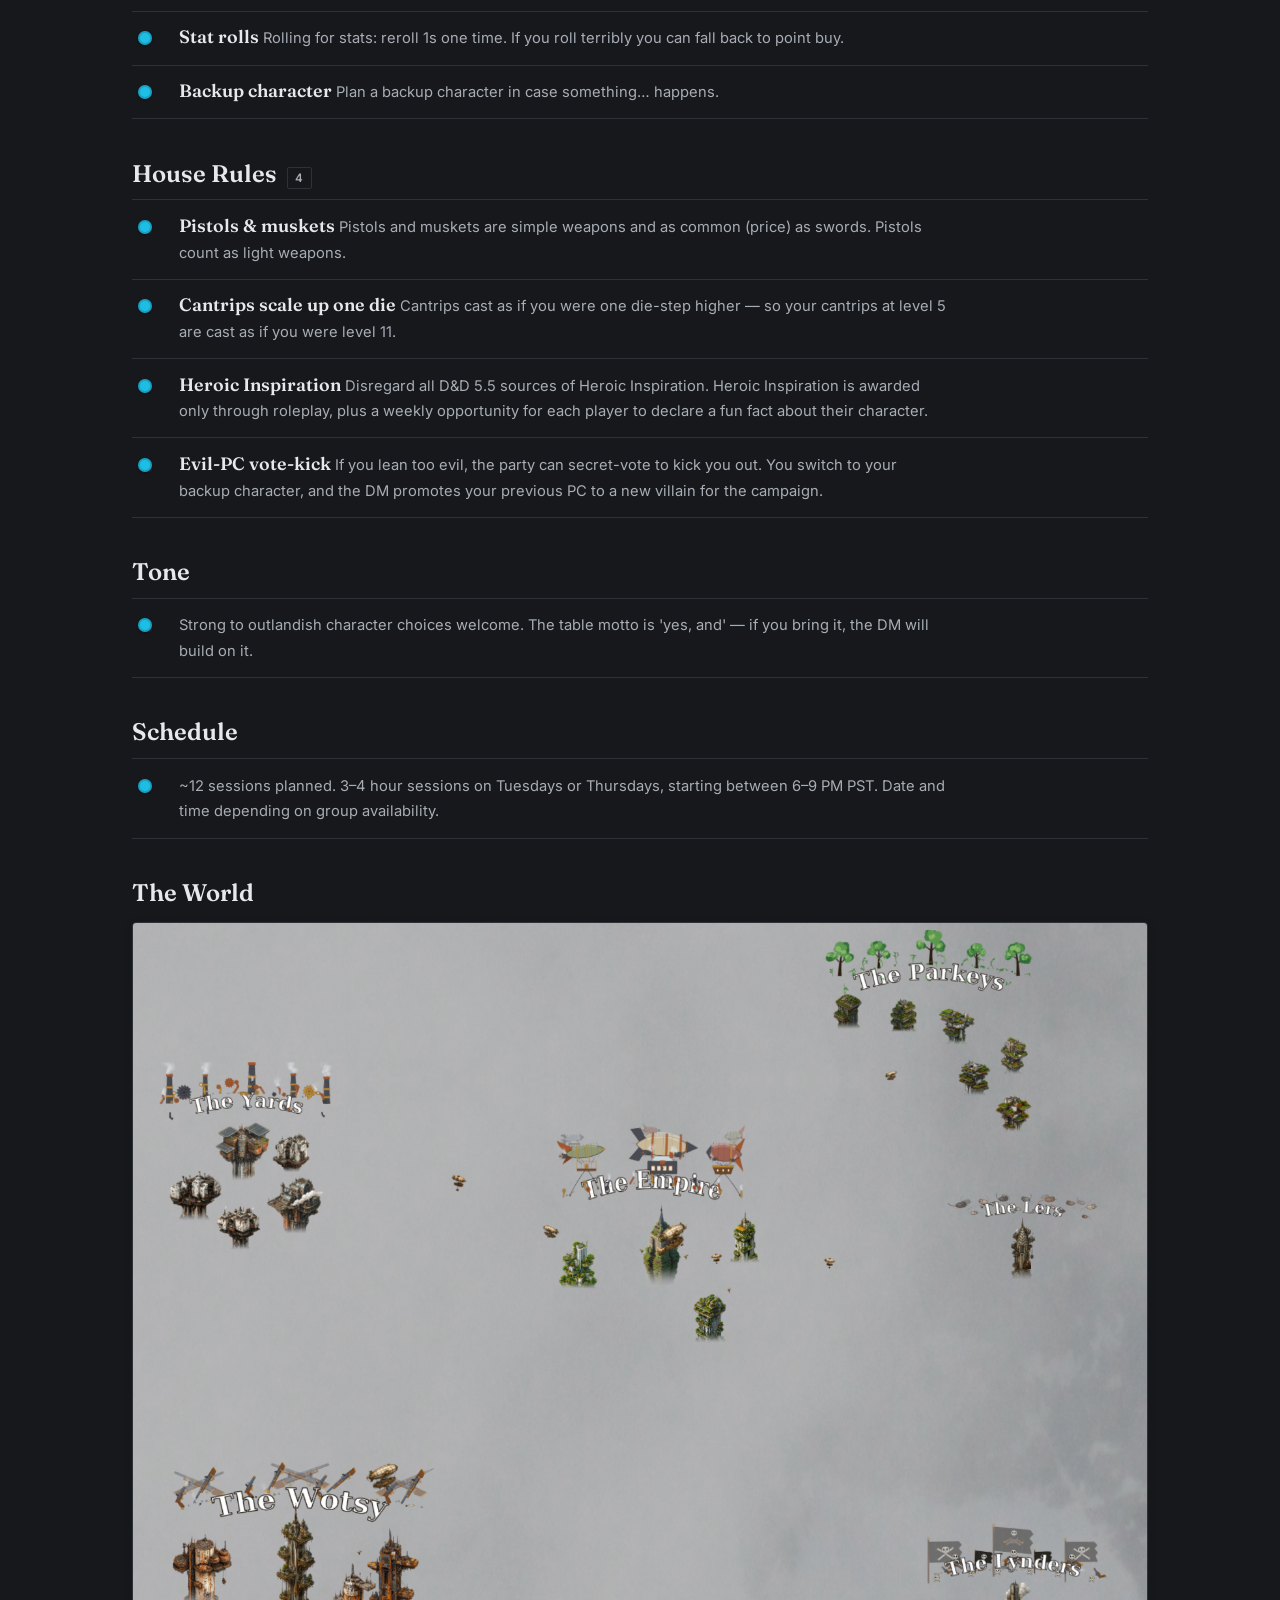
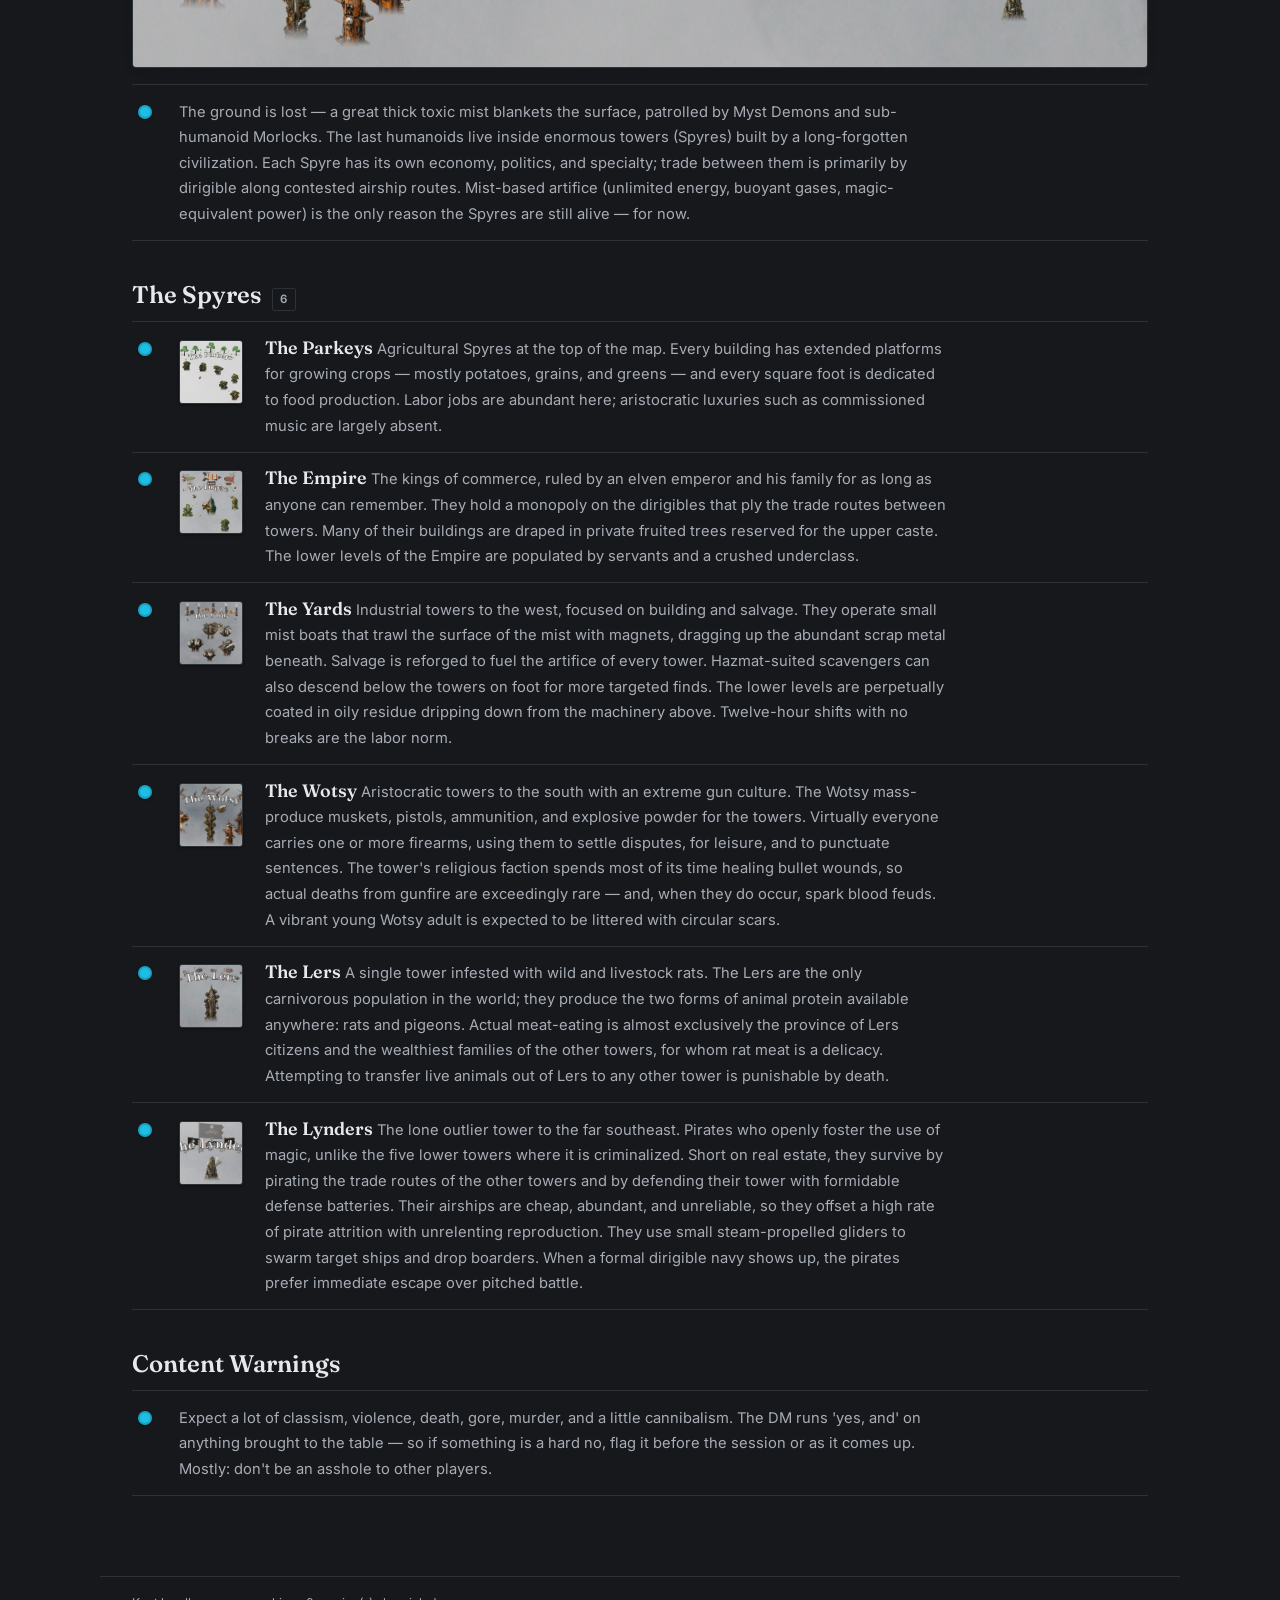
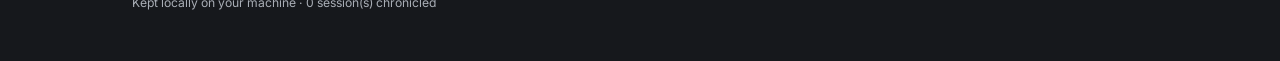
==== commit 633906e2: "Default to dark mode; refresh The Lynders portrait Co-Authored-By: Claude Opus 4.7 (1M context) <nor" ====
--- a/index.html
+++ b/index.html
@@ -13,11 +13,12 @@
     (function () {
       try {
         var saved = localStorage.getItem('spyres-theme');
-        var prefersDark = window.matchMedia && window.matchMedia('(prefers-color-scheme: dark)').matches;
-        if (saved === 'dark' || (!saved && prefersDark)) {
+        if (saved !== 'light') {
           document.documentElement.setAttribute('data-theme', 'dark');
         }
-      } catch (e) { /* localStorage disabled — fall back to light */ }
+      } catch (e) {
+        document.documentElement.setAttribute('data-theme', 'dark');
+      }
     })();
   </script>
 </head>
@@ -342,8 +343,8 @@
           <div class="entry has-portrait">
             <span class="seal active"></span>
             <span class="portrait-wrap">
-  <img class="portrait" src="images/the-lynders.png?v=1791518348" alt="The Lynders">
-    <img class="portrait-peek" src="images/the-lynders.png?v=1791518348" alt="" aria-hidden="true">
+  <img class="portrait" src="images/the-lynders.png?v=1791523497" alt="The Lynders">
+    <img class="portrait-peek" src="images/the-lynders.png?v=1791523497" alt="" aria-hidden="true">
   
 </span>
             <span>
